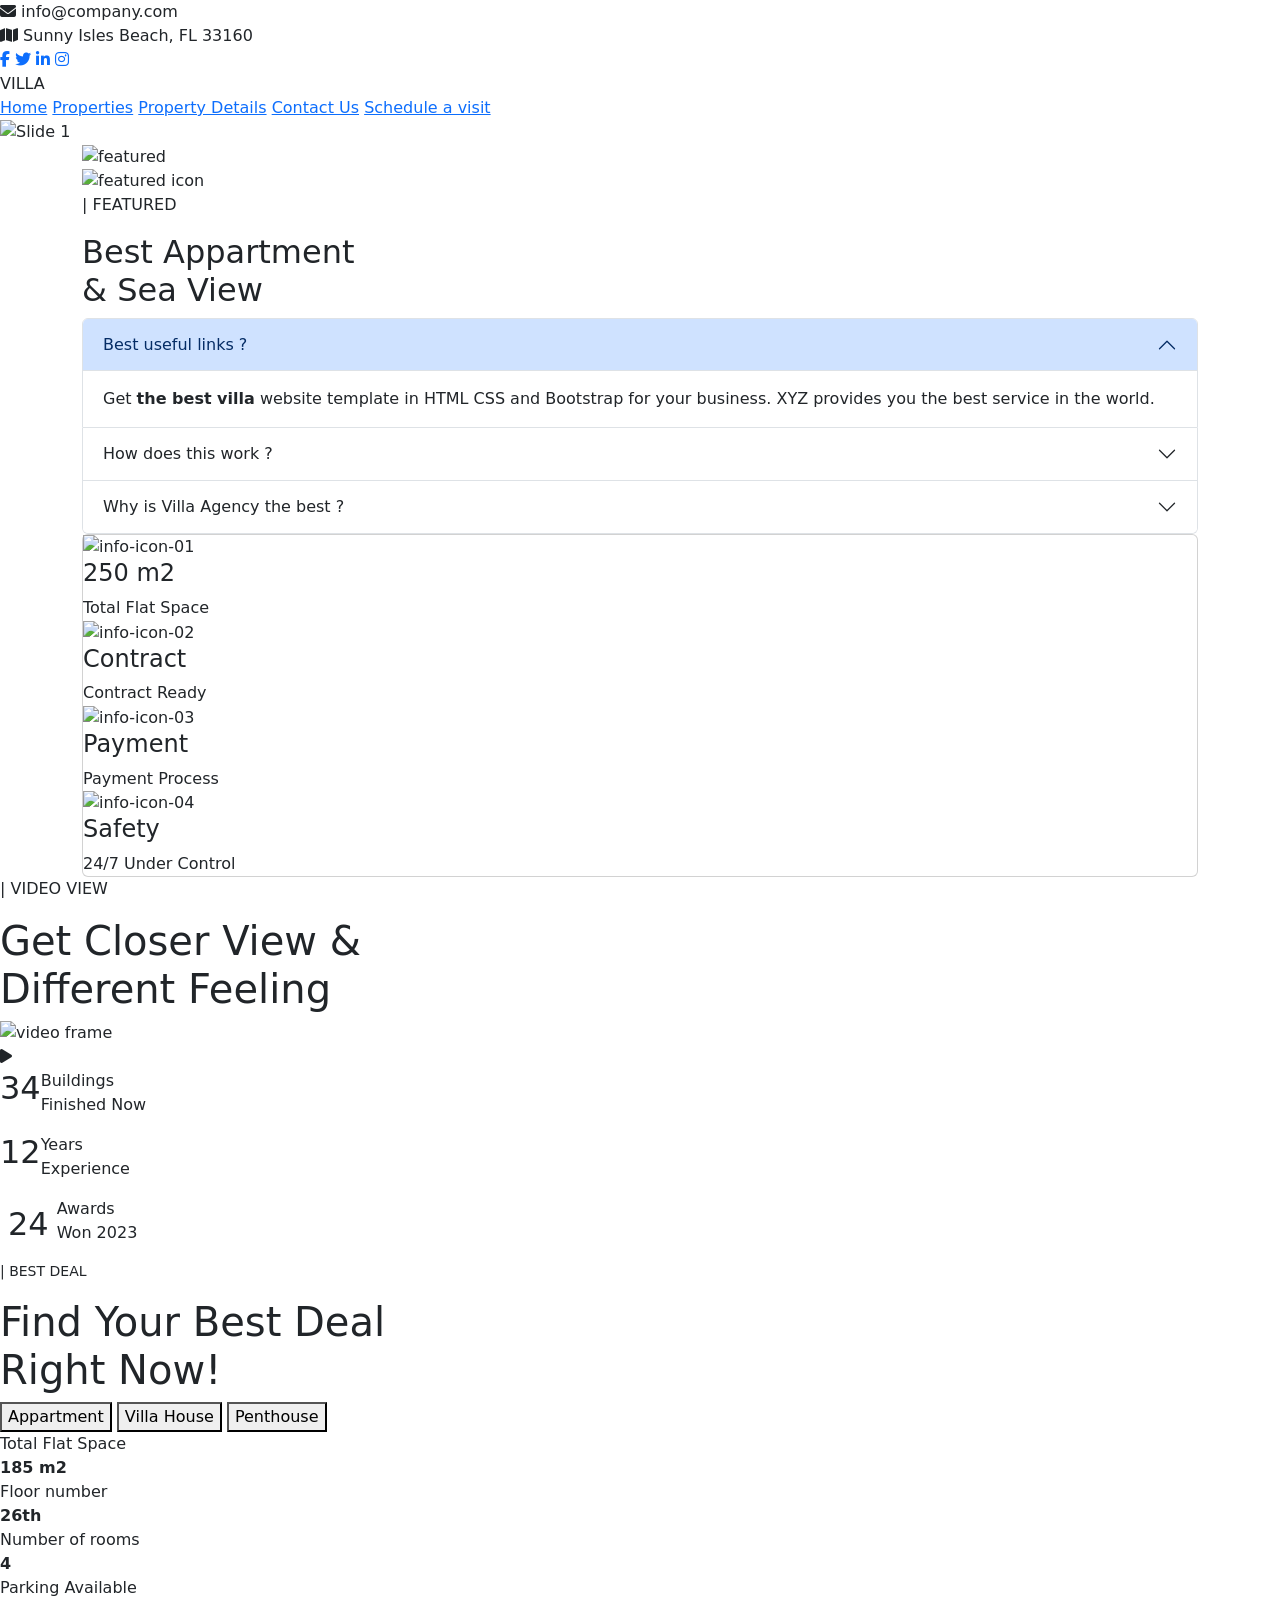
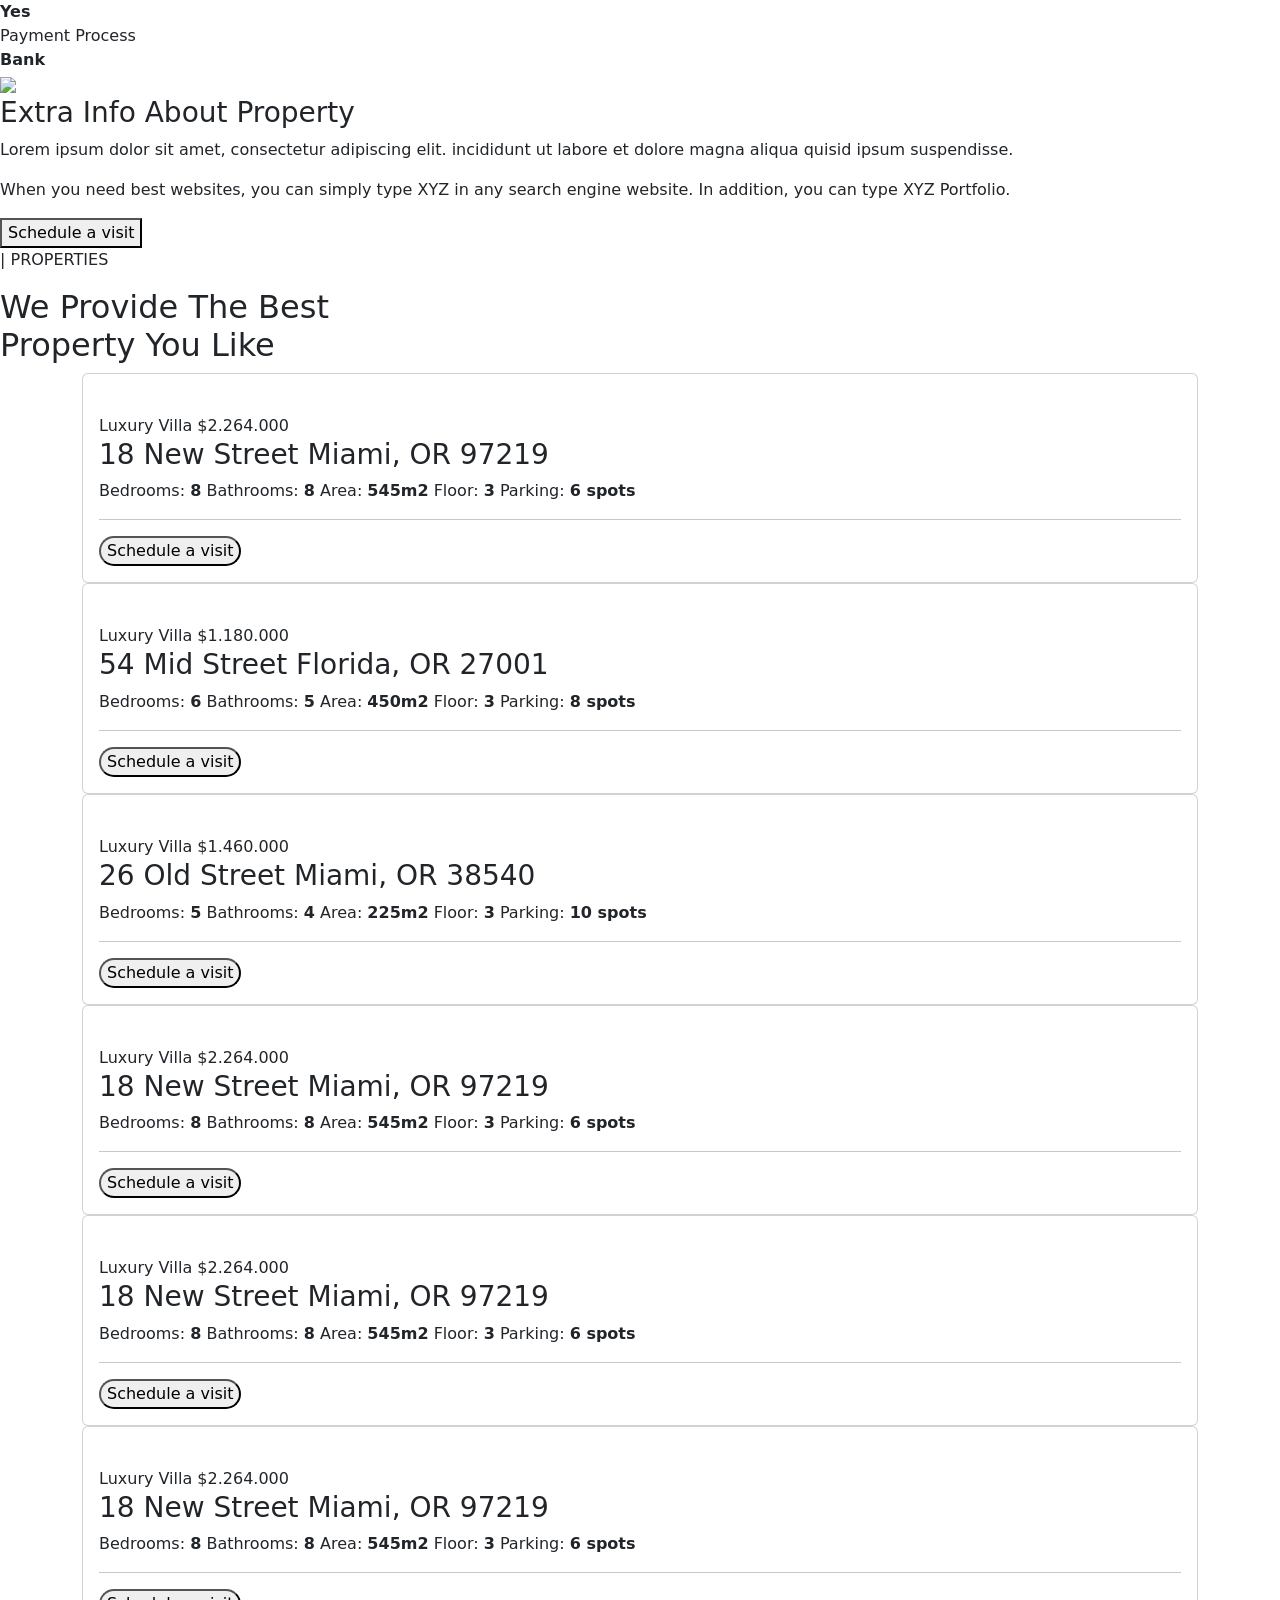
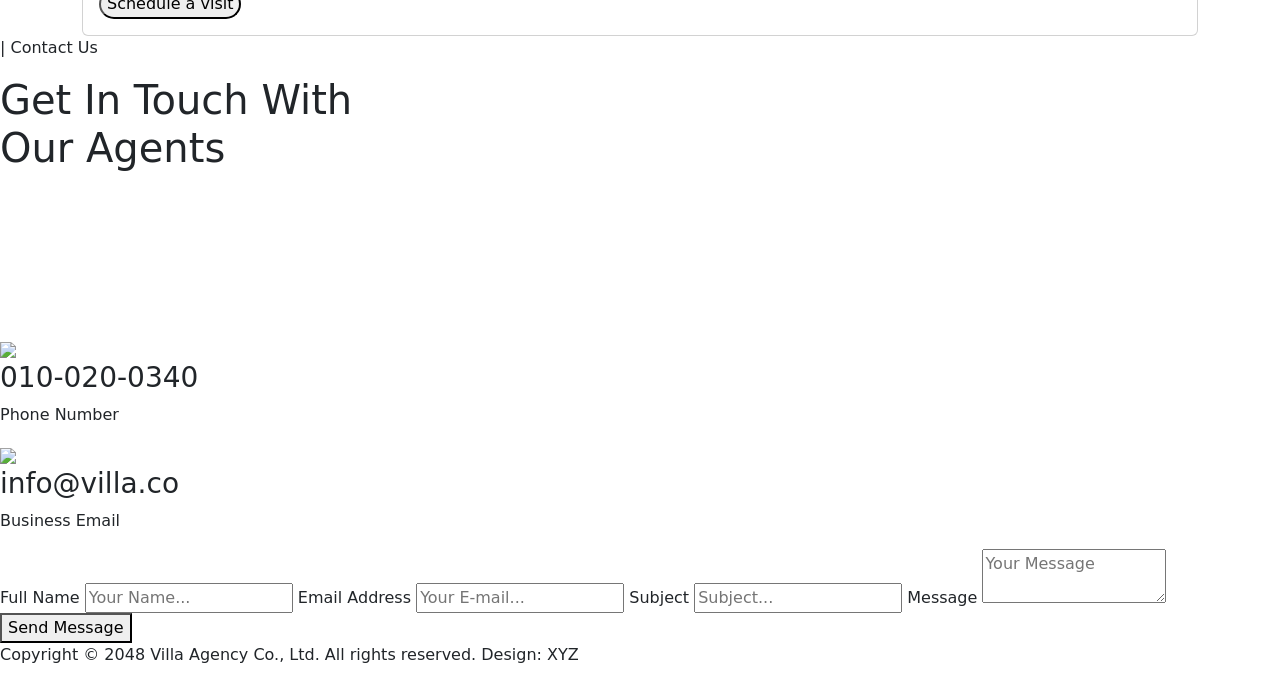
==== index.html @ bdc30808 "Rename villa/index.html to index.html" ====
<!doctype html>
<html lang="en">

<head>
  <meta charset="UTF-8" />
  <meta name="viewport" content="width=device-width, initial-scale=1.0" />
  <title>VILLA-Home page</title>
  <link rel="stylesheet" href="https://cdn.jsdelivr.net/npm/bootstrap@5.3.8/dist/css/bootstrap.min.css" />
  <link rel="stylesheet" href="https://cdnjs.cloudflare.com/ajax/libs/font-awesome/6.5.0/css/all.min.css" />
  <link rel="stylesheet" href="styles.css" />

  <script src="https://cdn.jsdelivr.net/npm/bootstrap@5.3.8/dist/js/bootstrap.min.js"
    integrity="sha384-G/EV+4j2dNv+tEPo3++6LCgdCROaejBqfUeNjuKAiuXbjrxilcCdDz6ZAVfHWe1Y"
    crossorigin="anonymous"></script>
</head>

<body>
  <div class="top-navbar ">
    <div class="left-section">
      <div class="contact-item">
        <i class="fas fa-envelope"></i>
        <span>info@company.com</span>
      </div>

      <div class="divider"></div>

      <div class="contact-item">
        <i class="fas fa-map"></i>
        <span>Sunny Isles Beach, FL 33160</span>
      </div>
    </div>

    <div class="right-section">
      <a href="#"><i class="fab fa-facebook-f"></i></a>
      <a href="#"><i class="fab fa-twitter"></i></a>
      <a href="#"><i class="fab fa-linkedin-in"></i></a>
      <a href="#"><i class="fab fa-instagram"></i></a>
    </div>
  </div>
  <header class="main-header">
    <div class="logo">VILLA</div>

    <nav class="nav-menu">
      <a href="index.html" class="nav-menu">Home</a>
      <a href="properties.html" class="nav-menu">Properties</a>
      <a href="property-details.html" class="nav-menu">Property Details</a>
      <a href="contact-us.html" class="nav-menu">Contact Us</a>

      <a href="#" class="schedule-btn"> Schedule a visit </a>
    </nav>
  </header>
  <div id="carouselExampleIndicators" class="carousel slide">
    <div class="carousel-indicators">
      <button type="button" data-bs-target="#carouselExampleIndicators" data-bs-slide-to="0" class="active"
        aria-current="true" aria-label="Slide 1"></button>
      <button type="button" data-bs-target="#carouselExampleIndicators" data-bs-slide-to="1"
        aria-label="Slide 2"></button>
      <button type="button" data-bs-target="#carouselExampleIndicators" data-bs-slide-to="2"
        aria-label="Slide 3"></button>
    </div>
    <div class="carousel-inner">
      <div class="carousel-item active position-relative">
        <img src="./Images/banner-01.jpg" class="d-block w-100" alt="Slide 1" />

        <div class="overlay"></div>

        <div class="carousel-caption text-start custom-caption">
          <span class="location-badge">
            Toronto, <span class="highlight">Canada</span>
          </span>

          <h1 class="banner-title">
            HURRY! <br />
            GET THE BEST <br />
            VILLA FOR YOU
          </h1>
        </div>
      </div>

      <div class="carousel-item position-relative">
        <img src="./Images/banner-02.jpg" class="d-block w-100" alt="Slide 2" />

        <div class="overlay"></div>

        <div class="carousel-caption text-start custom-caption">
          <span class="location-badge">
            Toronto, <span class="highlight">Canada</span>
          </span>

          <h1 class="banner-title">
            HURRY! <br />
            GET THE BEST <br />
            VILLA FOR YOU
          </h1>
        </div>
      </div>

      <div class="carousel-item position-relative">
        <img src="./Images/banner-03.jpg" class="d-block w-100" alt="Slide 3" />

        <div class="overlay"></div>

        <div class="carousel-caption text-start custom-caption">
          <span class="location-badge">
            Toronto, <span class="highlight">Canada</span>
          </span>

          <h1 class="banner-title">
            HURRY! <br />
            GET THE BEST <br />
            VILLA FOR YOU
          </h1>
        </div>
      </div>
    </div>
    <button class="carousel-control-prev" type="button" data-bs-target="#carouselExampleIndicators"
      data-bs-slide="prev">
      <span class="carousel-control-prev-icon" aria-hidden="true"></span>
      <span class="visually-hidden">Previous</span>
    </button>
    <button class="carousel-control-next" type="button" data-bs-target="#carouselExampleIndicators"
      data-bs-slide="next">
      <span class="carousel-control-next-icon" aria-hidden="true"></span>
      <span class="visually-hidden">Next</span>
    </button>
  </div>
  <section class="featured">
    <div class="container">
      <div class="left">
        <img src="./Images/featured.jpg" alt="featured" class="main-img" />

        <div class="floating-icon">
          <img src="./Images/featured-icon.png" alt="featured icon" />
        </div>
      </div>

      <div class="center">
        <p class="label">| FEATURED</p>

        <h2>
          Best Appartment <br />
          & Sea View
        </h2>

        <div class="info-box">

          <div class="accordion" id="featuredAccordion">

            <div class="accordion-item">
              <h2 class="accordion-header">
                <button class="accordion-button" type="button" data-bs-toggle="collapse" data-bs-target="#featureOne">

                  Best useful links ?
                </button>
              </h2>

              <div id="featureOne" class="accordion-collapse collapse show" data-bs-parent="#featuredAccordion">

                <div class="accordion-body">
                  Get <strong>the best villa</strong> website template in HTML CSS
                  and Bootstrap for your business. XYZ provides you the
                  best service in the world.
                </div>

              </div>
            </div>


            <div class="accordion-item">
              <h2 class="accordion-header">
                <button class="accordion-button collapsed" type="button" data-bs-toggle="collapse"
                  data-bs-target="#featureTwo">

                  How does this work ?
                </button>
              </h2>

              <div id="featureTwo" class="accordion-collapse collapse" data-bs-parent="#featuredAccordion">

                <div class="accordion-body">
                  This template is built using HTML, CSS and Bootstrap.
                  You can easily customize it for your real estate business.
                </div>

              </div>
            </div>


            <div class="accordion-item">
              <h2 class="accordion-header">
                <button class="accordion-button collapsed" type="button" data-bs-toggle="collapse"
                  data-bs-target="#featureThree">

                  Why is Villa Agency the best ?
                </button>
              </h2>

              <div id="featureThree" class="accordion-collapse collapse" data-bs-parent="#featuredAccordion">

                <div class="accordion-body">
                  Villa Agency provides high quality real estate services,
                  modern design templates and easy customization options.
                </div>

              </div>
            </div>

          </div>

        </div>
      </div>

      <div class="right">
        <div class="card">
          <div class="item">
            <img src="./Images/info-icon-01.png" alt="info-icon-01" />
            <div>
              <h4>250 m2</h4>
              <span>Total Flat Space</span>
            </div>
          </div>

          <div class="item">
            <img src="./Images/info-icon-02.png" alt="info-icon-02" />
            <div>
              <h4>Contract</h4>
              <span>Contract Ready</span>
            </div>
          </div>

          <div class="item">
            <img src="./Images/info-icon-03.png" alt="info-icon-03" />
            <div>
              <h4>Payment</h4>
              <span>Payment Process</span>
            </div>
          </div>

          <div class="item">
            <img src="./Images/info-icon-04.png" alt="info-icon-04" />
            <div>
              <h4>Safety</h4>
              <span>24/7 Under Control</span>
            </div>
          </div>
        </div>
      </div>
    </div>
  </section>

  <div class="video-section">
    <div class="title">
      <p class="small-title">| VIDEO VIEW</p>
      <h1 class="small-title-2">
        Get Closer View & <br />
        Different Feeling
      </h1>
    </div>

    <div class="video-box">
      <img src="./Images/video-frame.jpg" alt="video frame" />
      <div class="play-button">
        <i class="fas fa-play"></i>
      </div>
    </div>
  </div>

  <div class="stats">
    <div class="stat">
      <span class="dot"></span>
      <div class="stat-inform d-flex flex-row">
        <h2>34</h2>
        <p class="d-flex justify-content-between">
          Buildings
          <br />
          Finished Now
        </p>
      </div>
    </div>

    <div class="stat">
      <span class="dot"></span>
      <div class="stat-inform d-flex flex-row">
        <h2>12</h2>
        <p class="d-flex justify-content-between">
          Years
          <br />
          Experience
        </p>
      </div>
    </div>

    <div class="stat">
      <span class="dot"></span>
      <div class="stat-inform d-flex flex-row">
        <h2 class="m-2">24</h2>
        <p class="d-flex justify-content-between">
          Awards
          <br />
          Won 2023
        </p>
      </div>
    </div>
  </div>

  <div class="section">
    <div class="top">
      <div class="title">
        <p class="small">| BEST DEAL</p>
        <h1>Find Your Best Deal<br />Right Now!</h1>
      </div>

      <div class="buttons">
        <button>Appartment</button>
        <button>Villa House</button>
        <button>Penthouse</button>
      </div>
    </div>

    <div class="content">
      <div class="info-box">
        <div class="row">
          <span>Total Flat Space</span>
          <b>185 m2</b>
        </div>

        <div class="row">
          <span>Floor number</span>
          <b>26th</b>
        </div>

        <div class="row">
          <span>Number of rooms</span>
          <b>4</b>
        </div>

        <div class="row">
          <span>Parking Available</span>
          <b>Yes</b>
        </div>

        <div class="row">
          <span>Payment Process</span>
          <b>Bank</b>
        </div>
      </div>

      <div class="image deal">
        <img src="./Images/deal-01.jpg" />
      </div>

      <div class="extra">
        <h3>Extra Info About Property</h3>

        <p>
          Lorem ipsum dolor sit amet, consectetur adipiscing elit. incididunt
          ut labore et dolore magna aliqua quisid ipsum suspendisse.
        </p>

        <p>
          When you need best websites, you can simply type XYZ in any search
          engine website. In addition, you can type XYZ Portfolio.
        </p>

        <button class="visit">Schedule a visit</button>
      </div>
    </div>
  </div>

  <section class="Properties-card">
    <div class="Properties-title">
      <p class="small-heading">| PROPERTIES</p>
      <h2 class="small-heading-2">
        We Provide The Best<br />Property You Like
      </h2>
    </div>
    <div class="container">
      <!-- Card 1 -->
      <div class="card">
        <div class="image">
          <img src="./Images/property-01.jpg" alt="" />
        </div>

        <div class="card-body">
          <div class="top">
            <span class="tag">Luxury Villa</span>
            <span class="price">$2.264.000</span>
          </div>

          <h3>18 New Street Miami, OR 97219</h3>

          <div class="details">
            <span>Bedrooms: <b>8</b></span>
            <span>Bathrooms: <b>8</b></span>
            <span>Area: <b>545m2</b></span>
            <span>Floor: <b>3</b></span>
            <span>Parking: <b>6 spots</b></span>
          </div>

          <hr />

          <button class="card-bottons rounded-5">Schedule a visit</button>
        </div>
      </div>

      <!-- Card 2 -->
      <div class="card">
        <div class="image">
          <img src="./Images/property-02.jpg" alt="" />
        </div>

        <div class="card-body">
          <div class="top">
            <span class="tag">Luxury Villa</span>
            <span class="price">$1.180.000</span>
          </div>

          <h3>54 Mid Street Florida, OR 27001</h3>

          <div class="details">
            <span>Bedrooms: <b>6</b></span>
            <span>Bathrooms: <b>5</b></span>
            <span>Area: <b>450m2</b></span>
            <span>Floor: <b>3</b></span>
            <span>Parking: <b>8 spots</b></span>
          </div>

          <hr />

          <button class="card-bottons rounded-5">Schedule a visit</button>
        </div>
      </div>

      <!-- Card 3 -->
      <div class="card">
        <div class="image">
          <img src="./Images/property-03.jpg" alt="" />
        </div>

        <div class="card-body">
          <div class="top">
            <span class="tag">Luxury Villa</span>
            <span class="price">$1.460.000</span>
          </div>

          <h3>26 Old Street Miami, OR 38540</h3>

          <div class="details">
            <span>Bedrooms: <b>5</b></span>
            <span>Bathrooms: <b>4</b></span>
            <span>Area: <b>225m2</b></span>
            <span>Floor: <b>3</b></span>
            <span>Parking: <b>10 spots</b></span>
          </div>

          <hr />

          <button class="card-bottons rounded-5">Schedule a visit</button>
        </div>
      </div>
      <!-- Card 4 -->
      <div class="card">
        <div class="image">
          <img src="./Images/property-04.jpg" alt="" />
        </div>

        <div class="card-body">
          <div class="top">
            <span class="tag">Luxury Villa</span>
            <span class="price">$2.264.000</span>
          </div>

          <h3>18 New Street Miami, OR 97219</h3>

          <div class="details">
            <span>Bedrooms: <b>8</b></span>
            <span>Bathrooms: <b>8</b></span>
            <span>Area: <b>545m2</b></span>
            <span>Floor: <b>3</b></span>
            <span>Parking: <b>6 spots</b></span>
          </div>

          <hr />

          <button class="card-bottons rounded-5">Schedule a visit</button>
        </div>
      </div>
      <!-- Card 5 -->
      <div class="card">
        <div class="image">
          <img src="./Images/property-05.jpg" alt="" />
        </div>

        <div class="card-body">
          <div class="top">
            <span class="tag">Luxury Villa</span>
            <span class="price">$2.264.000</span>
          </div>

          <h3>18 New Street Miami, OR 97219</h3>

          <div class="details">
            <span>Bedrooms: <b>8</b></span>
            <span>Bathrooms: <b>8</b></span>
            <span>Area: <b>545m2</b></span>
            <span>Floor: <b>3</b></span>
            <span>Parking: <b>6 spots</b></span>
          </div>

          <hr />

          <button class="card-bottons rounded-5">Schedule a visit</button>
        </div>
      </div>
      <!-- Card 6 -->
      <div class="card">
        <div class="image">
          <img src="./Images/property-06.jpg" alt="" />
        </div>

        <div class="card-body">
          <div class="top">
            <span class="tag">Luxury Villa</span>
            <span class="price">$2.264.000</span>
          </div>

          <h3>18 New Street Miami, OR 97219</h3>

          <div class="details">
            <span>Bedrooms: <b>8</b></span>
            <span>Bathrooms: <b>8</b></span>
            <span>Area: <b>545m2</b></span>
            <span>Floor: <b>3</b></span>
            <span>Parking: <b>6 spots</b></span>
          </div>

          <hr />

          <button class="card-bottons rounded-5">Schedule a visit</button>
        </div>
      </div>
    </div>
  </section>

  <div class="contact-section">
    <div class="title">
      <p class="small-title">| Contact Us</p>
      <h1 class="small-title-2">
        Get In Touch With <br />
        Our Agents
      </h1>
    </div>
    <div class="contact-container">

      <div class="map-area">

        <div class="map-box">
          <iframe src="https://www.google.com/maps?q=Sunny+Isles+Beach&output=embed">
          </iframe>
        </div>

        <div class="contact-info">

          <div class="info-card">
            <img src="./Images/phone-icon.png" class="icon">

            <div class="info-text">
              <h3>010-020-0340</h3>
              <p>Phone Number</p>
            </div>
          </div>

          <div class="info-card">
            <img src="./Images/email-icon.png" class="icon">

            <div class="info-text">
              <h3>info@villa.co</h3>
              <p>Business Email</p>
            </div>
          </div>

        </div>

      </div>

      <div class="form-box">
        <form>
          <label>Full Name</label>
          <input type="text" placeholder="Your Name..." required>

          <label>Email Address</label>
          <input type="email" placeholder="Your E-mail..." required>

          <label>Subject</label>
          <input type="text" placeholder="Subject..." required>

          <label>Message</label>
          <textarea placeholder="Your Message"></textarea>

          <button type="submit">Send Message</button>
        </form>
      </div>

    </div>
  </div>



  <footer class="footer">
    <p>
      Copyright © 2048 Villa Agency Co., Ltd. All rights reserved.
      Design: XYZ
    </p>
  </footer>
</body>

</html>
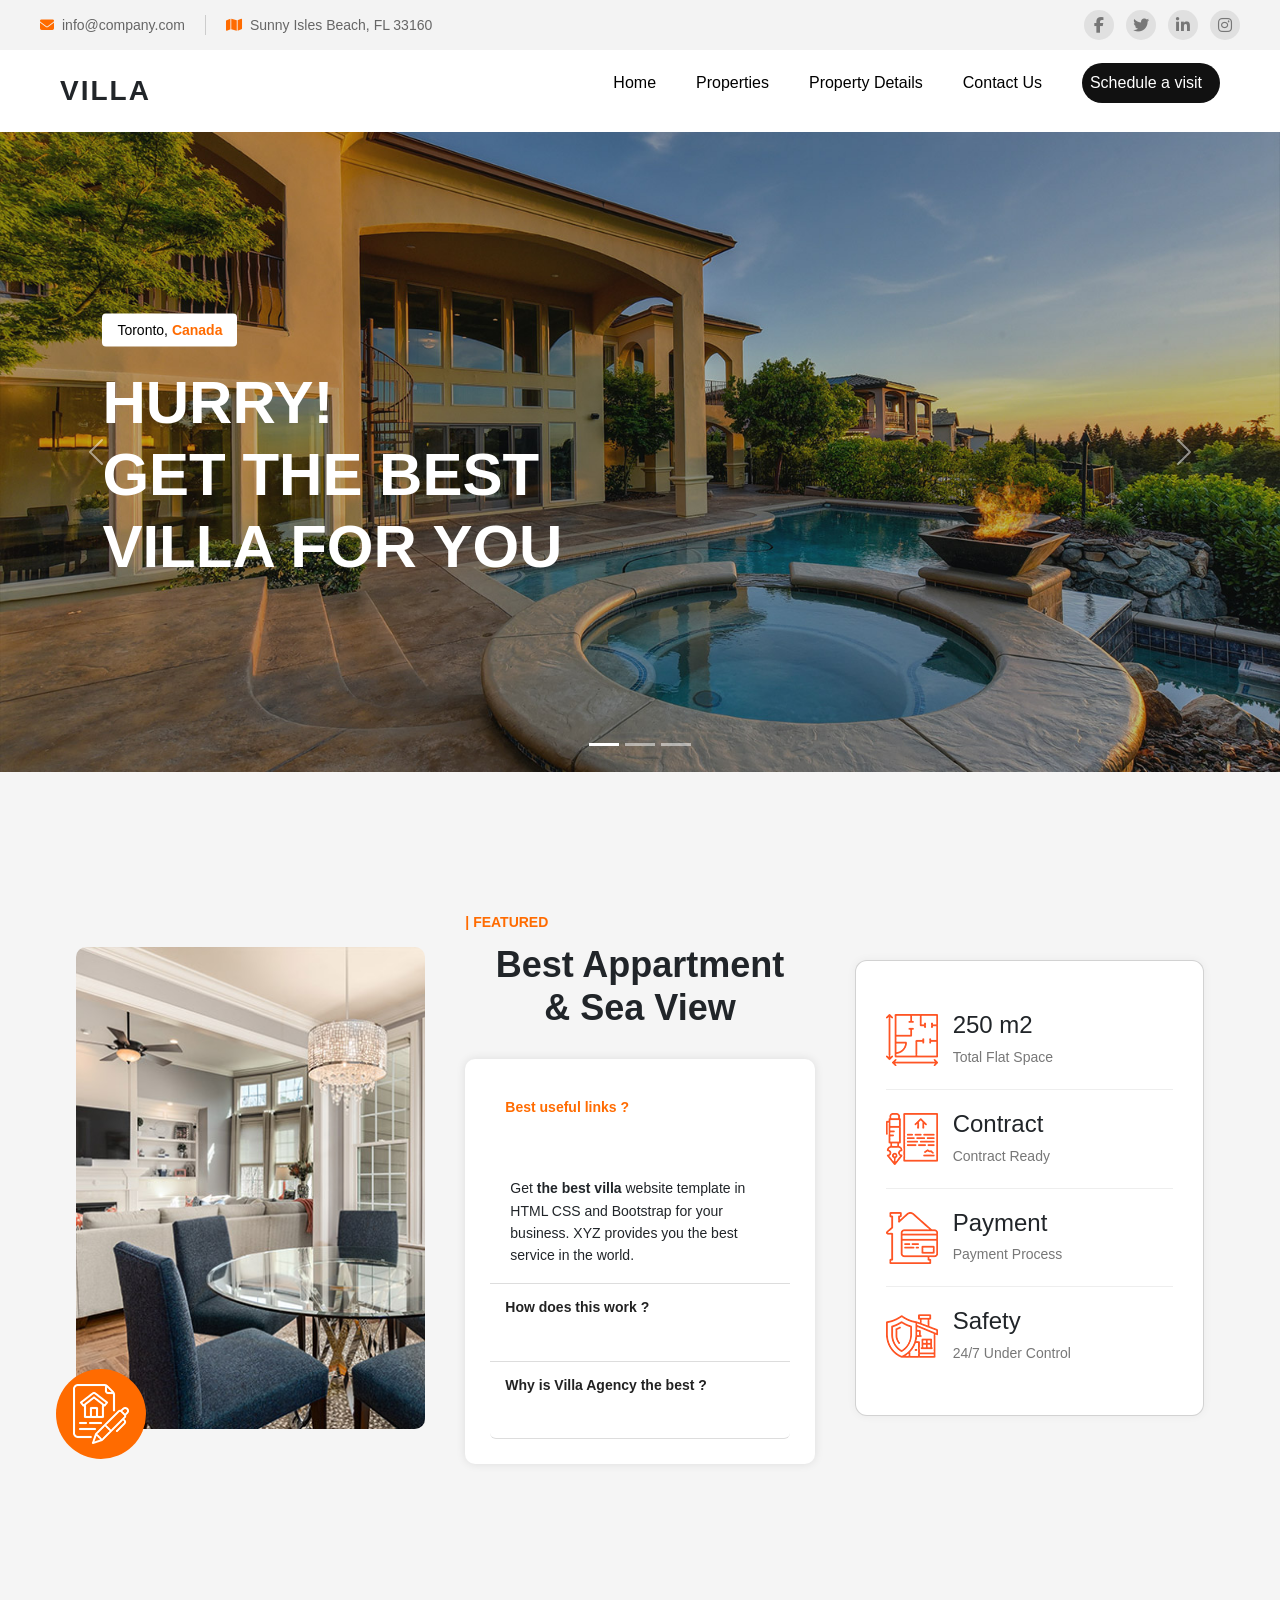
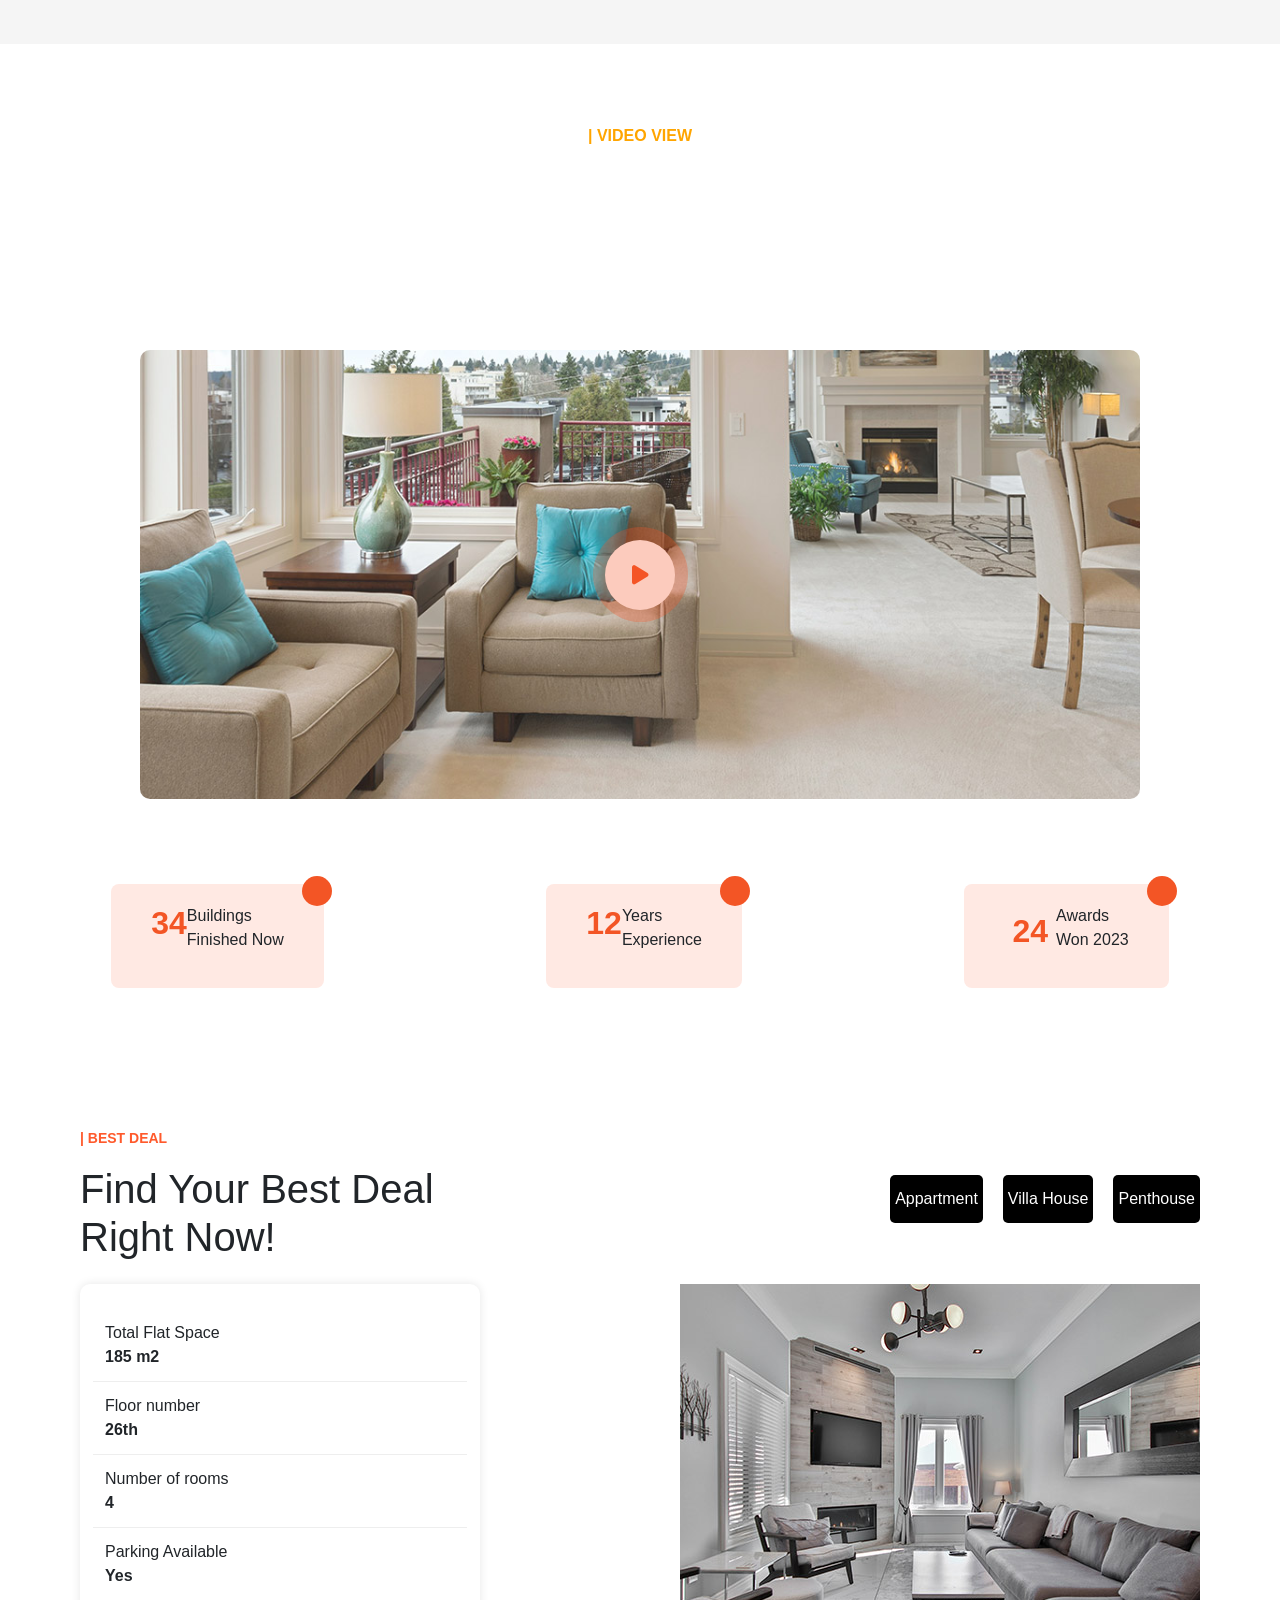
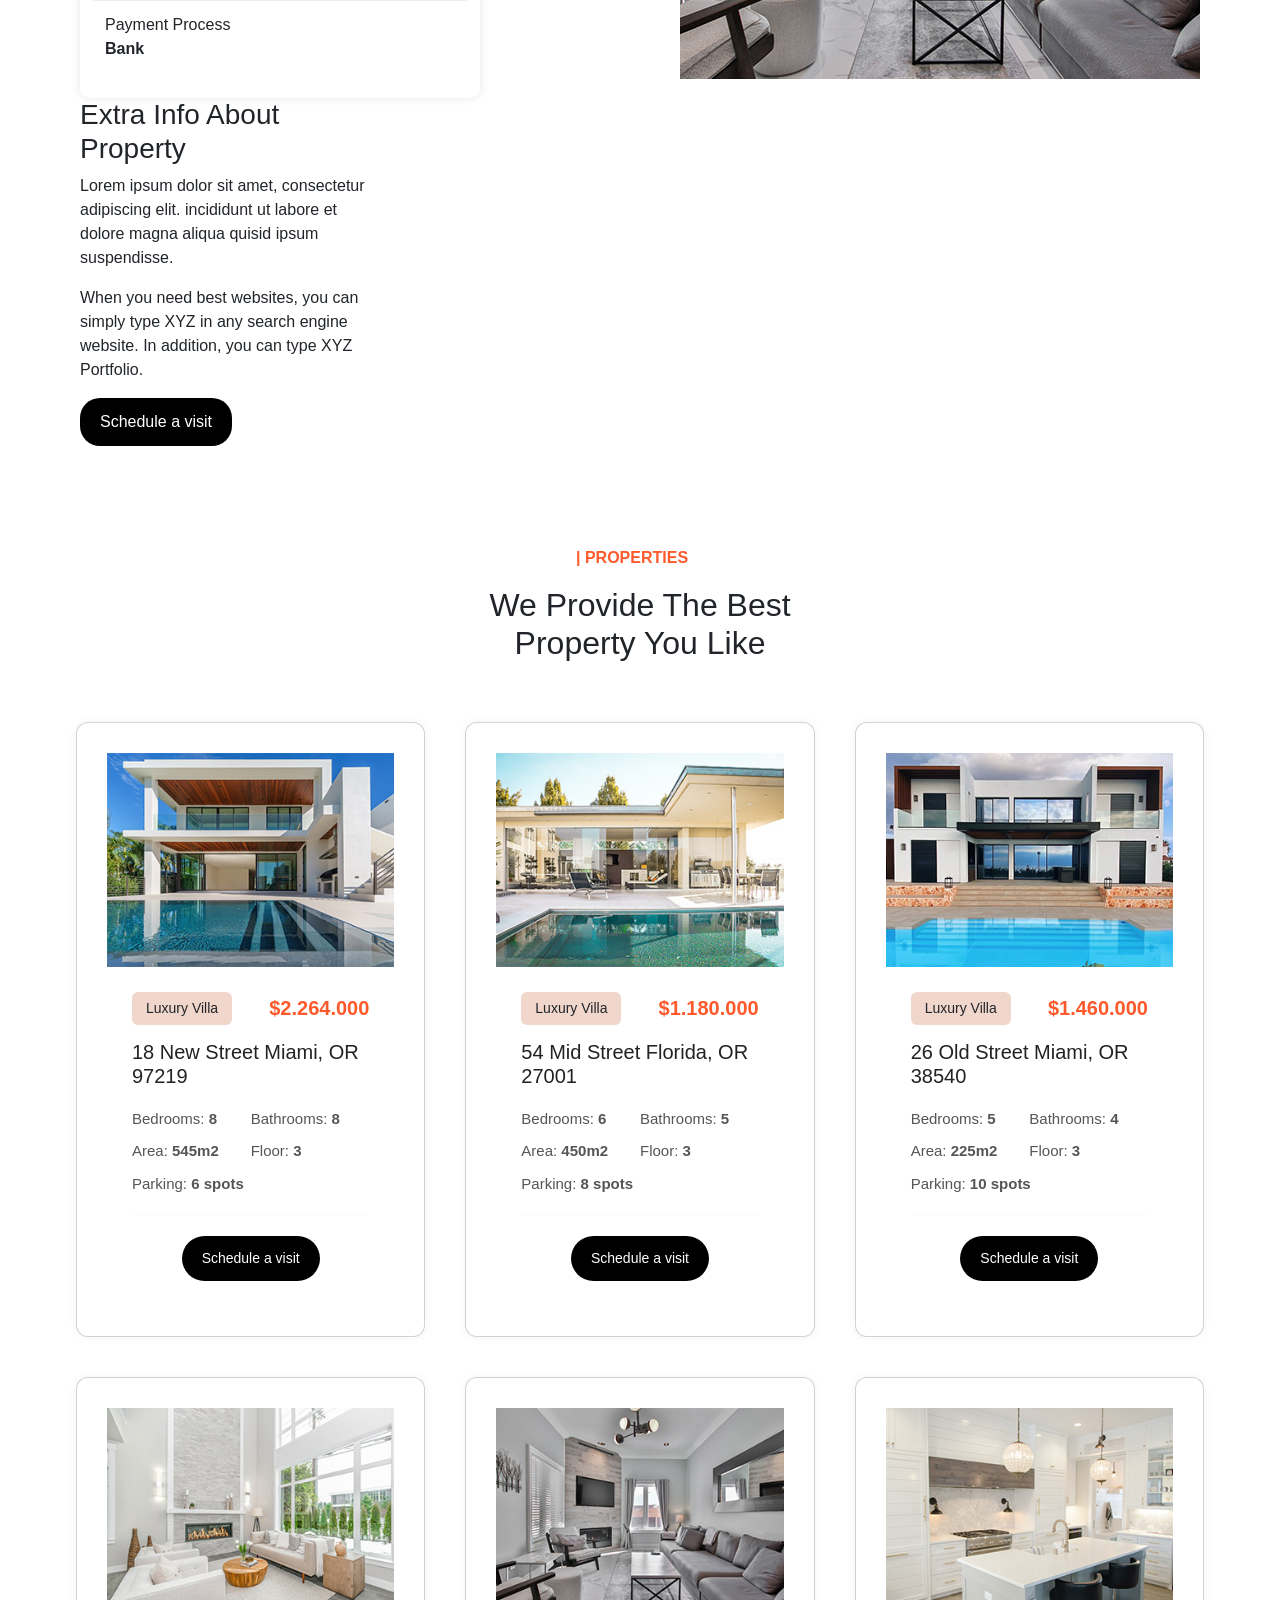
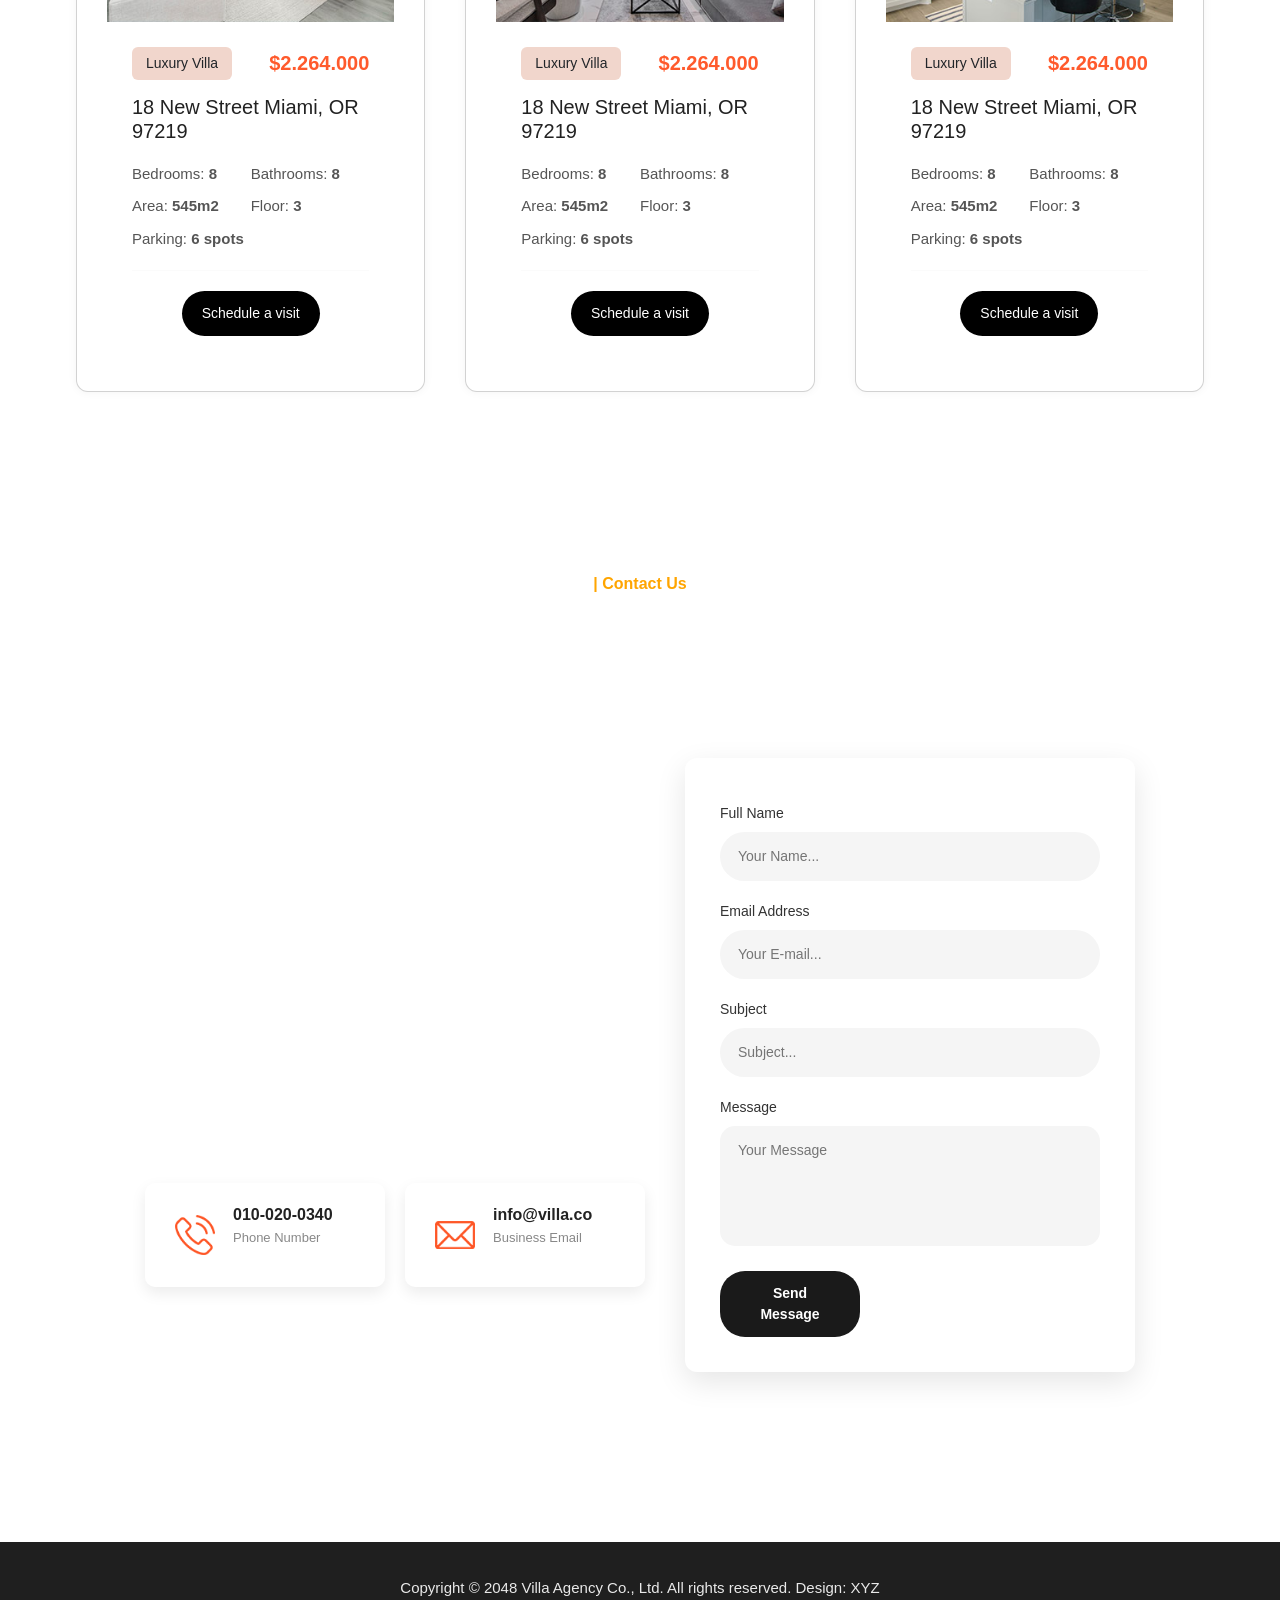
==== commit af5d3f4e: "Update index.html" ====
--- a/index.html
+++ b/index.html
@@ -7,7 +7,7 @@
   <title>VILLA-Home page</title>
   <link rel="stylesheet" href="https://cdn.jsdelivr.net/npm/bootstrap@5.3.8/dist/css/bootstrap.min.css" />
   <link rel="stylesheet" href="https://cdnjs.cloudflare.com/ajax/libs/font-awesome/6.5.0/css/all.min.css" />
-  <link rel="stylesheet" href="styles.css" />
+  <link rel="stylesheet" href="villa/styles.css" />
 
   <script src="https://cdn.jsdelivr.net/npm/bootstrap@5.3.8/dist/js/bootstrap.min.js"
     integrity="sha384-G/EV+4j2dNv+tEPo3++6LCgdCROaejBqfUeNjuKAiuXbjrxilcCdDz6ZAVfHWe1Y"
@@ -60,7 +60,7 @@
     </div>
     <div class="carousel-inner">
       <div class="carousel-item active position-relative">
-        <img src="./Images/banner-01.jpg" class="d-block w-100" alt="Slide 1" />
+        <img src="villa/images/banner-01.jpg" class="d-block w-100" alt="Slide 1" />
 
         <div class="overlay"></div>
 
@@ -78,7 +78,7 @@
       </div>
 
       <div class="carousel-item position-relative">
-        <img src="./Images/banner-02.jpg" class="d-block w-100" alt="Slide 2" />
+        <img src="villa/images/banner-02.jpg" class="d-block w-100" alt="Slide 2" />
 
         <div class="overlay"></div>
 
@@ -96,7 +96,7 @@
       </div>
 
       <div class="carousel-item position-relative">
-        <img src="./Images/banner-03.jpg" class="d-block w-100" alt="Slide 3" />
+        <img src="villa/images/banner-03.jpg" class="d-block w-100" alt="Slide 3" />
 
         <div class="overlay"></div>
 
@@ -127,10 +127,10 @@
   <section class="featured">
     <div class="container">
       <div class="left">
-        <img src="./Images/featured.jpg" alt="featured" class="main-img" />
+        <img src="villa/images/featured.jpg" alt="featured" class="main-img" />
 
         <div class="floating-icon">
-          <img src="./Images/featured-icon.png" alt="featured icon" />
+          <img src="villa/images/featured-icon.png" alt="featured icon" />
         </div>
       </div>
 
@@ -213,7 +213,7 @@
       <div class="right">
         <div class="card">
           <div class="item">
-            <img src="./Images/info-icon-01.png" alt="info-icon-01" />
+            <img src="villa/images/info-icon-01.png" alt="info-icon-01" />
             <div>
               <h4>250 m2</h4>
               <span>Total Flat Space</span>
@@ -221,7 +221,7 @@
           </div>
 
           <div class="item">
-            <img src="./Images/info-icon-02.png" alt="info-icon-02" />
+            <img src="villa/images/info-icon-02.png" alt="info-icon-02" />
             <div>
               <h4>Contract</h4>
               <span>Contract Ready</span>
@@ -229,7 +229,7 @@
           </div>
 
           <div class="item">
-            <img src="./Images/info-icon-03.png" alt="info-icon-03" />
+            <img src="villa/images/info-icon-03.png" alt="info-icon-03" />
             <div>
               <h4>Payment</h4>
               <span>Payment Process</span>
@@ -237,7 +237,7 @@
           </div>
 
           <div class="item">
-            <img src="./Images/info-icon-04.png" alt="info-icon-04" />
+            <img src="villa/images/info-icon-04.png" alt="info-icon-04" />
             <div>
               <h4>Safety</h4>
               <span>24/7 Under Control</span>
@@ -258,7 +258,7 @@
     </div>
 
     <div class="video-box">
-      <img src="./Images/video-frame.jpg" alt="video frame" />
+      <img src="villa/images/video-frame.jpg" alt="video frame" />
       <div class="play-button">
         <i class="fas fa-play"></i>
       </div>
@@ -346,7 +346,7 @@
       </div>
 
       <div class="image deal">
-        <img src="./Images/deal-01.jpg" />
+        <img src="villa/images/deal-01.jpg" />
       </div>
 
       <div class="extra">
@@ -378,7 +378,7 @@
       <!-- Card 1 -->
       <div class="card">
         <div class="image">
-          <img src="./Images/property-01.jpg" alt="" />
+          <img src="villa/images/property-01.jpg" alt="" />
         </div>
 
         <div class="card-body">
@@ -406,7 +406,7 @@
       <!-- Card 2 -->
       <div class="card">
         <div class="image">
-          <img src="./Images/property-02.jpg" alt="" />
+          <img src="villa/images/property-02.jpg" alt="" />
         </div>
 
         <div class="card-body">
@@ -434,7 +434,7 @@
       <!-- Card 3 -->
       <div class="card">
         <div class="image">
-          <img src="./Images/property-03.jpg" alt="" />
+          <img src="villa/images/property-03.jpg" alt="" />
         </div>
 
         <div class="card-body">
@@ -461,7 +461,7 @@
       <!-- Card 4 -->
       <div class="card">
         <div class="image">
-          <img src="./Images/property-04.jpg" alt="" />
+          <img src="villa/images/property-04.jpg" alt="" />
         </div>
 
         <div class="card-body">
@@ -488,7 +488,7 @@
       <!-- Card 5 -->
       <div class="card">
         <div class="image">
-          <img src="./Images/property-05.jpg" alt="" />
+          <img src="villa/images/property-05.jpg" alt="" />
         </div>
 
         <div class="card-body">
@@ -515,7 +515,7 @@
       <!-- Card 6 -->
       <div class="card">
         <div class="image">
-          <img src="./Images/property-06.jpg" alt="" />
+          <img src="villa/images/property-06.jpg" alt="" />
         </div>
 
         <div class="card-body">
@@ -562,7 +562,7 @@
         <div class="contact-info">
 
           <div class="info-card">
-            <img src="./Images/phone-icon.png" class="icon">
+            <img src="villa/images/phone-icon.png" class="icon">
 
             <div class="info-text">
               <h3>010-020-0340</h3>
@@ -571,7 +571,7 @@
           </div>
 
           <div class="info-card">
-            <img src="./Images/email-icon.png" class="icon">
+            <img src="villa/images/email-icon.png" class="icon">
 
             <div class="info-text">
               <h3>info@villa.co</h3>
--- a/villa/styles.css
+++ b/villa/styles.css
@@ -0,0 +1,1334 @@
+* {
+  margin: 0;
+  padding: 0;
+  box-sizing: border-box;
+  font-family: Arial, Helvetica, sans-serif;
+}
+
+body {
+  overflow-x: hidden;
+}
+
+/*nav bar*/
+
+.top-navbar {
+  background-color: #f3f3f3;
+  padding: 10px 40px;
+  display: flex;
+  justify-content: space-between;
+  align-items: center;
+}
+
+/*contact items*/
+
+.left-section {
+  display: flex;
+  align-items: center;
+  gap: 20px;
+}
+
+.contact-item {
+  display: flex;
+  align-items: center;
+  gap: 8px;
+  color: #666;
+  font-size: 14px;
+}
+
+.contact-item i {
+  color: #ff6b00;
+}
+
+.divider {
+  width: 1px;
+  height: 20px;
+  background-color: #ccc;
+}
+
+/*socialmedia links*/
+
+.right-section {
+  display: flex;
+  gap: 12px;
+}
+
+.right-section a {
+  width: 30px;
+  height: 30px;
+  background-color: #e0e0e0;
+  border-radius: 50%;
+  display: flex;
+  align-items: center;
+  justify-content: center;
+  text-decoration: none;
+  color: #777;
+  transition: 0.3s;
+}
+
+.right-section a:hover {
+  background-color: #ff6b00;
+  color: white;
+}
+
+/*header*/
+
+.main-header {
+  background: #ffffff;
+  padding: 20px 60px;
+  display: flex;
+  align-items: center;
+  justify-content: space-between;
+}
+
+/*logo*/
+
+.logo {
+  font-size: 28px;
+  font-weight: 700;
+  letter-spacing: 2px;
+}
+
+/*nav bar*/
+
+.nav-menu {
+  display: flex;
+  gap: 40px;
+  justify-content: flex-end;
+}
+
+.nav-menu a {
+  text-decoration: none;
+  font-size: 16px;
+  font-weight: 500;
+  transition: 0.3s;
+}
+
+.nav-menu {
+  color: black;
+}
+
+.nav-menu a:hover {
+  color: #ff6b00;
+}
+
+.nav-menu a::after {
+  color: #ff6b00;
+}
+
+.schedule-btn {
+  display:flex;
+  align-items: center;
+  text-decoration: none;
+  background: #111;
+  color: #fff;
+  padding: 8px 18px 8px 8px;
+  border-radius: 30px;
+  font-size: 14px;
+  gap: 10px;
+  transition: 0.3s;
+  position: relative;
+  top: -8px;
+}
+
+.schedule-btn:hover {
+  color: #ff6b00;
+}
+
+/*banner*/
+
+.custom-caption {
+  top: 50%;
+  left: 8%;
+  transform: translateY(-50%);
+  bottom: auto;
+  right: auto;
+  text-align: left;
+}
+
+.location-badge {
+  background: white;
+  color: black;
+  padding: 6px 15px;
+  font-size: 14px;
+  border-radius: 4px;
+  display: inline-block;
+  margin-bottom: 20px;
+}
+
+.highlight {
+  color: #ff6b00;
+  font-weight: 600;
+}
+
+.banner-title {
+  font-size: 60px;
+  font-weight: 800;
+  color: white;
+  line-height: 1.2;
+}
+
+/*featured part*/
+
+@media (max-width: 992px) {
+  .container {
+    flex-direction: column;
+  }
+
+  .floating-icon {
+    left: 20px;
+  }
+}
+.featured {
+  background: #f5f5f5;
+  padding: 80px 0;
+}
+
+.container {
+  width: 90%;
+  max-width: 1200px;
+  margin: auto;
+  display: flex;
+  gap: 50px;
+  align-items: center;
+}
+
+.left {
+  position: relative;
+  flex: 1;
+}
+
+.main-img {
+  width: 100%;
+  border-radius: 10px;
+}
+
+.floating-icon {
+  position: absolute;
+  bottom: -30px;
+  left: -20px;
+  width: 90px;
+  height: 90px;
+  background: #ff6b00;
+  border-radius: 50%;
+  display: flex;
+  align-items: center;
+  justify-content: center;
+}
+
+.center {
+  flex: 1.2;
+}
+
+.label {
+  color: #ff6b00;
+  font-weight: 600;
+  font-size: 14px;
+  margin-bottom: 10px;
+}
+
+.center h2 {
+  font-size: 36px;
+  font-weight: 800;
+  margin-bottom: 30px;
+}
+
+.info-box {
+  background: #eeeeee;
+  padding: 25px;
+  border-radius: 10px;
+}
+
+.info-title {
+  color: #ff6b00;
+  font-weight: 600;
+  margin-bottom: 15px;
+}
+
+.info-text {
+  font-size: 14px;
+  color: #555;
+  line-height: 1.6;
+}
+
+.blue {
+  color: #007bff;
+}
+
+.link {
+  font-weight: 500;
+  margin: 15px 0;
+  cursor: pointer;
+}
+
+.right {
+  flex: 0.9;
+}
+
+.container .card {
+  background: white;
+  padding: 30px;
+  border-radius: 15px;
+  box-shadow: 0 15px 40px rgba(0, 0, 0, 0.05);
+}
+
+.item {
+  display: flex;
+  gap: 15px;
+  align-items: center;
+  padding: 20px 0;
+  border-bottom: 1px solid #eee;
+}
+
+.item:last-child {
+  border-bottom: none;
+}
+
+.item h4 {
+  margin-bottom: 5px;
+}
+
+.item span {
+  color: #777;
+  font-size: 14px;
+}
+
+/*video on top of background*/
+
+.video-section {
+  background-image: url("./Images/video-bg.jpg");
+  background-size: cover;
+  background-position: center;
+  padding: 80px 20px;
+  color: white;
+  height: 500px;
+}
+
+.small-title {
+  color: orange;
+  font-weight: bold;
+  text-align: center;
+}
+
+.small-title-2 {
+  text-align: center;
+}
+
+.video-box {
+  position: relative;
+  top: 50px;
+  width: 1000px;
+  height: 500px;
+  margin: 40px auto;
+}
+
+.video-box img {
+  width: 100%;
+  border-radius: 10px;
+}
+
+.play-button{
+  position:absolute;
+  top:50%;
+  left:50%;
+  transform:translate(-50%,-50%);
+  width:70px;
+  height:70px;
+  background:white;
+  border-radius:50%;
+  display:flex;
+  align-items:center;
+  justify-content:center;
+  color:#f35525;
+  font-size:22px;
+  cursor:pointer;
+  z-index:2;
+}
+
+/* glowing ring around button */
+.play-button::before{
+  content:"";
+  position:absolute;
+  width:95px;
+  height:95px;
+  border-radius:50%;
+  background:rgba(243,85,37,0.3);
+  z-index: index -1;;
+}
+
+/*stats*/
+
+.stats {
+  margin-top: 300px;
+  display: flex;
+  justify-content: space-around;
+}
+
+.stat {
+  display: inline-block;
+  background: #ffe9e3;
+  padding: 20px 40px;
+  margin: 40px;
+  border-radius: 8px;
+  position: relative;
+  width: auto;
+}
+
+.stat h2 {
+  color: #f35525;
+  margin: 0;
+  font-weight: bold;
+}
+
+.dot {
+  width: 30px;
+  height: 30px;
+  background: #f35525;
+  border-radius: 50%;
+  position: absolute;
+  top: -8px;
+  right: -8px;
+}
+
+/*best deals*/
+
+.section {
+  padding: 150px;
+}
+
+.top {
+  display: flex;
+  justify-content: space-between;
+  align-items: center;
+  margin-bottom: 40px;
+}
+
+.small {
+  color: #ff5a2c;
+  font-weight: bold;
+}
+
+.buttons button {
+  background: black;
+  color: white;
+  border: none;
+  padding: 12px 5px;
+  margin-left: 10px;
+  cursor: pointer;
+  border-radius: 5px;
+}
+
+.buttons button:hover {
+  background: #ff5a2c;
+}
+
+.content {
+  display: flex;
+  flex-wrap: wrap;
+  justify-content: space-between;
+  align-items: flex-start;
+}
+
+.info-box {
+  background: white;
+  padding: 25px;
+  border-radius: 10px;
+  width: 400px;
+  box-shadow: 0 0 10px rgba(0, 0, 0, 0.1);
+}
+
+.row {
+  display: flex;
+  justify-content: space-between;
+  padding: 12px 0;
+  border-bottom: 1px solid #eee;
+}
+
+.row:last-child {
+  border: none;
+}
+
+.image .deal img {
+  width: 420px;
+  height: 420px;
+  background: #ddd;
+}
+
+.extra {
+  width: 300px;
+}
+
+.extra h3 {
+  margin-top: 0;
+}
+
+.visit {
+  background: black;
+  color: white;
+  border: none;
+  padding: 12px 20px;
+  border-radius: 20px;
+  cursor: pointer;
+}
+
+.visit:hover {
+  background: #ff5a2c;
+}
+
+html {
+  scrollbar-width: none;
+}
+
+/*properties card*/
+
+.small-heading {
+  color: #ff5a2c;
+  font-weight: bold;
+  position: relative;
+  left: 45%;
+}
+
+.properties-title p,
+h2 {
+  text-align: center;
+}
+
+.container {
+  display: grid;
+  grid-template-columns: repeat(3, 1fr);
+  gap: 40px;
+  margin-top: 60px;
+  margin-bottom: 100px;
+}
+
+.container .card {
+  background: #fff;
+  border-radius: 12px;
+  overflow: hidden;
+  box-shadow: 0 0 10px rgba(0, 0, 0, 0.05);
+}
+
+.image img {
+  width: 100%;
+  height: auto;
+  object-fit: cover;
+  display: block;
+}
+
+.card-body {
+  padding: 25px;
+}
+
+.top {
+  display: flex;
+  justify-content: space-between;
+  align-items: center;
+  margin-bottom: 15px;
+}
+
+.tag {
+  background: #f1d6cc;
+  padding: 6px 14px;
+  border-radius: 6px;
+  font-size: 14px;
+}
+
+.price {
+  color: #ff5a2c;
+  font-weight: bold;
+  font-size: 20px;
+}
+
+.card-body h3 {
+  margin-bottom: 20px;
+  font-size: 20px;
+  color: #222;
+}
+
+.details {
+  display: grid;
+  grid-template-columns: repeat(2, 1fr);
+  row-gap: 10px;
+  font-size: 15px;
+  color: #555;
+  margin-bottom: 20px;
+}
+
+.details span:nth-child(5) {
+  grid-column: span 2;
+}
+
+hr {
+  border: none;
+  border-top: 1px solid #eee;
+  margin-bottom: 20px;
+}
+
+.container button{
+  background: black;
+  color: white;
+  border: none;
+  padding: 12px 20px;
+  border-radius: 50%;
+  cursor: pointer;
+  display: block;
+  margin: auto;
+  font-size: 14px;
+}
+
+/*contact us*/
+.contact-section {
+  background-image: url("./Images/contact-bg.jpg");
+  background-size: cover;
+  background-position: center;
+  padding: 80px 20px;
+  color: white;
+  height: 500px;
+}
+
+.map-box{
+width: 100%;
+max-width: 500px;
+height: 360px;
+border-radius:10px;
+overflow:hidden;
+}
+
+.map-box iframe{
+width:100%;
+height:100%;
+border:0;
+}
+
+.form-box{
+  width: 100%;
+  background: white;
+  padding: 35px;
+  border-radius: 12px;
+  box-shadow: 0 10px 30px rgba(0,0,0,0.1);
+}
+
+
+.form-box form{
+display:flex;
+flex-direction:column;
+}
+
+.form-box label{
+font-size:14px;
+margin-bottom:8px;
+margin-top:10px;
+color:#333;
+font-weight:500;
+}
+
+.form-box input,
+.form-box textarea{
+width:100%;
+padding:14px 18px;
+border:none;
+background:#f5f5f5;
+border-radius:25px;
+font-size:14px;
+outline:none;
+margin-bottom:10px;
+}
+
+.form-box textarea{
+height:120px;
+border-radius:15px;
+resize:none;
+}
+
+.form-box button{
+margin-top:15px;
+padding:12px 22px;
+background:#1a1a1a;
+color:white;
+border:none;
+border-radius:25px;
+font-size:14px;
+font-weight:600;
+cursor:pointer;
+width:140px;
+}
+
+.form-box button:hover{
+background:#ff5a3c;
+}
+
+.contact-info{
+display:flex;
+gap:40px;
+justify-content:center;
+margin-top:40px;
+}
+
+.info-card{
+display:flex;
+align-items:center;
+gap:18px;
+background:white;
+padding:22px 30px;
+border-radius:10px;
+box-shadow:0 6px 15px rgba(0,0,0,0.08);
+width:260px;
+}
+
+.icon{
+width:40px;
+height:40px;
+object-fit:contain;
+}
+
+.info-text h3{
+font-size:16px;
+font-weight:600;
+margin:0;
+color:#222;
+}
+
+.info-text p{
+font-size:13px;
+color:#888;
+margin-top:4px;
+}
+
+.info-phone-email{
+margin-top:40px;
+display:flex;
+justify-content:center;
+}
+
+/*footer*/
+
+.footer{
+background:#1f1f1f;
+color:#ffffff;
+text-align:center;
+padding:35px 20px;
+font-size:15px;
+position: relative;
+top: 550px;
+}
+
+.footer p{
+margin:0;
+opacity:0.9;
+}
+
+.bg-section{
+  background-image: url("./Images/page-heading-bg.jpg");
+  background-size: cover;
+  background-position: center;
+  padding: 80px 20px;
+  color: white;
+  height: 300px;
+  text-align: center;
+  
+}
+
+.second-pageheading {
+  display: inline-block;
+  color: black;
+  background-color: white;
+  padding: 10px 15px;
+  padding-bottom: 5px;
+  
+}
+
+.banner-title2 {
+  font-weight: 800;
+  font-size: 60px;
+  font: 60px Arieal,Helvetica,sans-sarif;
+  margin-bottom: 100px;
+}
+
+.proper-button {
+  display: grid;
+  justify-content: center;
+
+}
+
+.button-proper {
+  background-color: orangered;
+  border-radius: 5px;
+  padding: 10px 15px;
+  border: none;
+  color: white;
+}
+
+.pro-button {
+  background-color: #111;
+  color: white;
+  padding: 10px 15px;
+  border-radius: 5px;
+}
+
+.pro-buttons {
+  border-radius: 50%;
+  padding: 10px;
+  background-color: black;
+  color: white;
+}
+
+.container-single {
+  display: grid;
+  grid-template-columns:2fr 1fr;
+  justify-content: space-between;
+  column-gap: 30px;
+  margin-top: 30px;
+  margin-bottom: 50px;
+  padding: 0 100px;
+}
+
+.main-img-single {
+  width: 100%;
+  height: auto;
+}
+
+.head-single{
+  margin-left: 100px;
+  margin-right: 500px;
+}
+
+.single-app {
+  display: inline-block;
+  background-color: #c8a287;
+  border-radius: 5px;
+  padding: 10px;
+  padding-bottom: 5px;
+}
+
+.single-add h2{
+  text-align: left;
+  font-weight: bold;
+  margin-top: 10px;
+  margin-bottom: 20px;
+}
+
+.accordion-button::after {
+  display: none !important;
+}
+
+.accordion-button:not(.collapsed)::after {
+  display: none !important;
+}
+
+.parent-con {
+  margin-left: 100px;
+  margin-right: 100px;
+  display: flex;
+  justify-content: space-between;
+  gap: 40px;
+  max-width: 1200px;
+  margin: auto;
+  padding: 40px 20px;
+  margin-bottom: 80px;
+}
+
+.title-con {
+  color: orangered;
+}
+
+.subtitle-con {
+  text-align: left;
+  margin-bottom: 40px;
+  font-size: 40px;
+  line-height: 56px;
+  font-weight: 700;
+  text-transform: capitalize;
+}
+
+.child1-con {
+  display: flex;
+  flex-direction: column;
+  
+}
+
+.contact-info-con {
+display:flex;
+gap:40px;
+justify-content:center;
+margin-top:40px;
+flex-wrap:wrap;
+}
+
+
+.map-container{
+  width: 85%;
+  height: 520px;
+  margin: auto;
+  border-radius: 12px;
+  overflow: hidden;
+}
+
+.footer-con{
+background:#1f1f1f;
+color:#ffffff;
+text-align:center;
+padding:35px 20px;
+font-size:15px;
+margin-top: 140px;
+}
+
+.footer-con p{
+margin:0;
+opacity:0.9;
+}
+
+.footer-single{
+background:#1f1f1f;
+color:#ffffff;
+text-align:center;
+padding:35px 20px;
+font-size:15px;
+}
+
+.footer-single p{
+margin:0;
+opacity:0.9;
+}
+
+.footer-pro{
+background:black;
+color: white;
+text-align:center;
+padding:35px 20px;
+font-size:15px;
+}
+
+.footerpro p{
+margin:0;
+opacity:0.9;
+}
+
+.container-single .item {
+  padding-left: 50px;
+}
+
+/* contact form changes*/
+
+.child1-con,
+.child2-con{
+  flex: 1;
+}
+
+/*map changes*/
+
+.maps {
+  margin-top: 40px;
+}
+
+/* Responsive page changes */
+
+img{
+  max-width:100%;
+  height:auto;
+}
+
+.video-box{
+  width:100%;
+  max-width:1000px;
+  height:auto;
+}
+
+.video-box img{
+  width:100%;
+}
+
+/* Featured section */
+
+@media (max-width:992px){
+
+.container{
+  display:flex;
+  flex-direction:column;
+  gap:30px;
+}
+
+.left,
+.center,
+.right{
+  width:100%;
+}
+
+.center h2{
+  font-size:28px;
+}
+
+}
+
+/* Stat section */
+
+@media (max-width:768px){
+
+.stats{
+  flex-direction:column;
+  align-items:center;
+  margin-top:100px;
+}
+
+.stat{
+  width:80%;
+  margin:15px 0;
+}
+
+}
+
+/* Best Deal section */
+
+@media (max-width:992px){
+
+.section{
+  padding:60px 20px;
+}
+
+.top{
+  flex-direction:column;
+  gap:20px;
+  text-align:center;
+}
+
+.content{
+  flex-direction:column;
+  align-items:center;
+  gap:30px;
+}
+
+.info-box,
+.extra{
+  width:100%;
+}
+
+}
+
+/* Properties Card */
+
+.container{
+grid-template-columns: repeat(3,1fr);
+}
+
+
+.container{
+display:grid;
+grid-template-columns: repeat(auto-fit,minmax(280px,1fr));
+gap:40px;
+}
+
+/* Contact Form */
+
+@media (max-width:992px){
+
+.map-box{
+width:100%;
+left:0;
+top:0;
+margin-bottom:30px;
+}
+
+.form-box{
+width:100%;
+left:0;
+top:0;
+}
+
+.contact-info{
+flex-direction:column;
+align-items:center;
+}
+
+
+.contact-section{
+height:auto;
+padding:60px 20px;
+}
+
+@media (max-width: 768px){
+
+.parent-con{
+  flex-direction: column;
+}
+
+.child1-con,
+.child2-con{
+  width: 100%;
+}
+
+.subtitle-con{
+  font-size: 32px;
+  line-height: 42px;
+}
+
+}
+
+}
+
+/* Nav Bar */
+
+@media (max-width:768px){
+
+.top-navbar{
+flex-direction:column;
+gap:10px;
+text-align:center;
+}
+
+.main-header{
+flex-direction:column;
+gap:20px;
+padding:20px;
+}
+
+.nav-menu{
+flex-wrap:wrap;
+justify-content:center;
+gap:20px;
+}
+
+.schedule-btn{
+top:0;
+}
+
+.banner-title{
+font-size:36px;
+}
+
+}
+
+/* Property details changes for responsive */
+
+/* ===== SINGLE PROPERTY SECTION ===== */
+
+.container-single{
+  display:grid;
+  grid-template-columns:2fr 1fr;
+  gap:40px;
+  padding:0 80px;
+}
+
+@media (max-width:992px){
+
+.container-single{
+grid-template-columns:1fr;
+padding:0 30px;
+}
+
+.right{
+margin-top:30px;
+}
+
+}
+
+/* ===== PROPERTY TEXT SECTION ===== */
+
+.head-single{
+margin-left:100px;
+margin-right:100px;
+}
+
+@media (max-width:992px){
+
+.head-single{
+margin-left:30px;
+margin-right:30px;
+}
+
+}
+
+/* ===== BEST DEAL SECTION ===== */
+
+.section{
+padding:100px 80px;
+}
+
+@media (max-width:992px){
+
+.section{
+padding:60px 20px;
+}
+
+.top{
+flex-direction:column;
+gap:20px;
+text-align:center;
+}
+
+.content{
+flex-direction:column;
+gap:30px;
+}
+
+.info-box,
+.extra{
+width:100%;
+}
+
+.image.deal img{
+width:100%;
+height:auto;
+}
+
+}
+
+/* ===== NAVBAR ===== */
+
+@media (max-width:768px){
+
+.top-navbar{
+flex-direction:column;
+gap:10px;
+text-align:center;
+}
+
+.main-header{
+flex-direction:column;
+gap:20px;
+padding:20px;
+}
+
+.nav-menu{
+flex-wrap:wrap;
+justify-content:center;
+gap:15px;
+}
+
+}
+
+/* ===== BANNER ===== */
+
+@media (max-width:768px){
+
+.banner-title2{
+font-size:36px;
+}
+
+.bg-section{
+height:auto;
+padding:60px 20px;
+}
+
+}
+
+/* ===== IMAGE FIX ===== */
+
+img{
+max-width:100%;
+height:auto;
+display:block;
+}
+
+/* ===== BUTTON GROUP ===== */
+
+.buttons{
+display:flex;
+flex-wrap:wrap;
+gap:10px;
+justify-content:center;
+}
+
+/* ===== CARD INFO ===== */
+
+.info-box{
+width:100%;
+max-width:400px;
+}
+
+/* ===== EXTRA SECTION ===== */
+
+.extra{
+max-width:400px;
+}
+
+/* Home page accordion change */
+
+/* FEATURED ACCORDION FIX */
+
+.info-box .accordion-item{
+border:none;
+background:white;
+border-bottom:1px solid #ddd;
+}
+
+.info-box .accordion-button{
+background:white;
+color:#222;
+font-weight:600;
+box-shadow:none;
+padding:15px;
+}
+
+.info-box .accordion-button:not(.collapsed){
+background:white;
+color:#ff6b00;
+box-shadow:none;
+}
+
+.info-box .accordion-body{
+background:white;
+font-size:14px;
+line-height:1.6;
+}
+
+/* remove bootstrap arrow */
+.info-box .accordion-button::after{
+display:none;
+}
+
+/* map box and form box change */
+
+.contact-container{
+display:flex;
+justify-content:center;
+gap:40px;
+align-items:flex-start;
+flex-wrap:wrap;
+margin-top:50px;
+}
+
+.map-box{
+width:500px;
+height:360px;
+}
+
+.form-box{
+width:450px;
+}
+
+.contact-container{
+display:flex;
+justify-content:center;
+gap:40px;
+align-items:flex-start;
+flex-wrap:wrap;
+margin-top:50px;
+}
+
+.map-area{
+display:flex;
+flex-direction:column;
+gap:25px;
+max-width:500px;
+width:100%;
+}
+
+.map-box{
+width:100%;
+height:360px;
+border-radius:10px;
+overflow:hidden;
+}
+
+.map-box iframe{
+width:100%;
+height:100%;
+border:0;
+}
+
+.contact-info{
+display:flex;
+gap:20px;
+}
+
+.info-card{
+flex:1;
+}
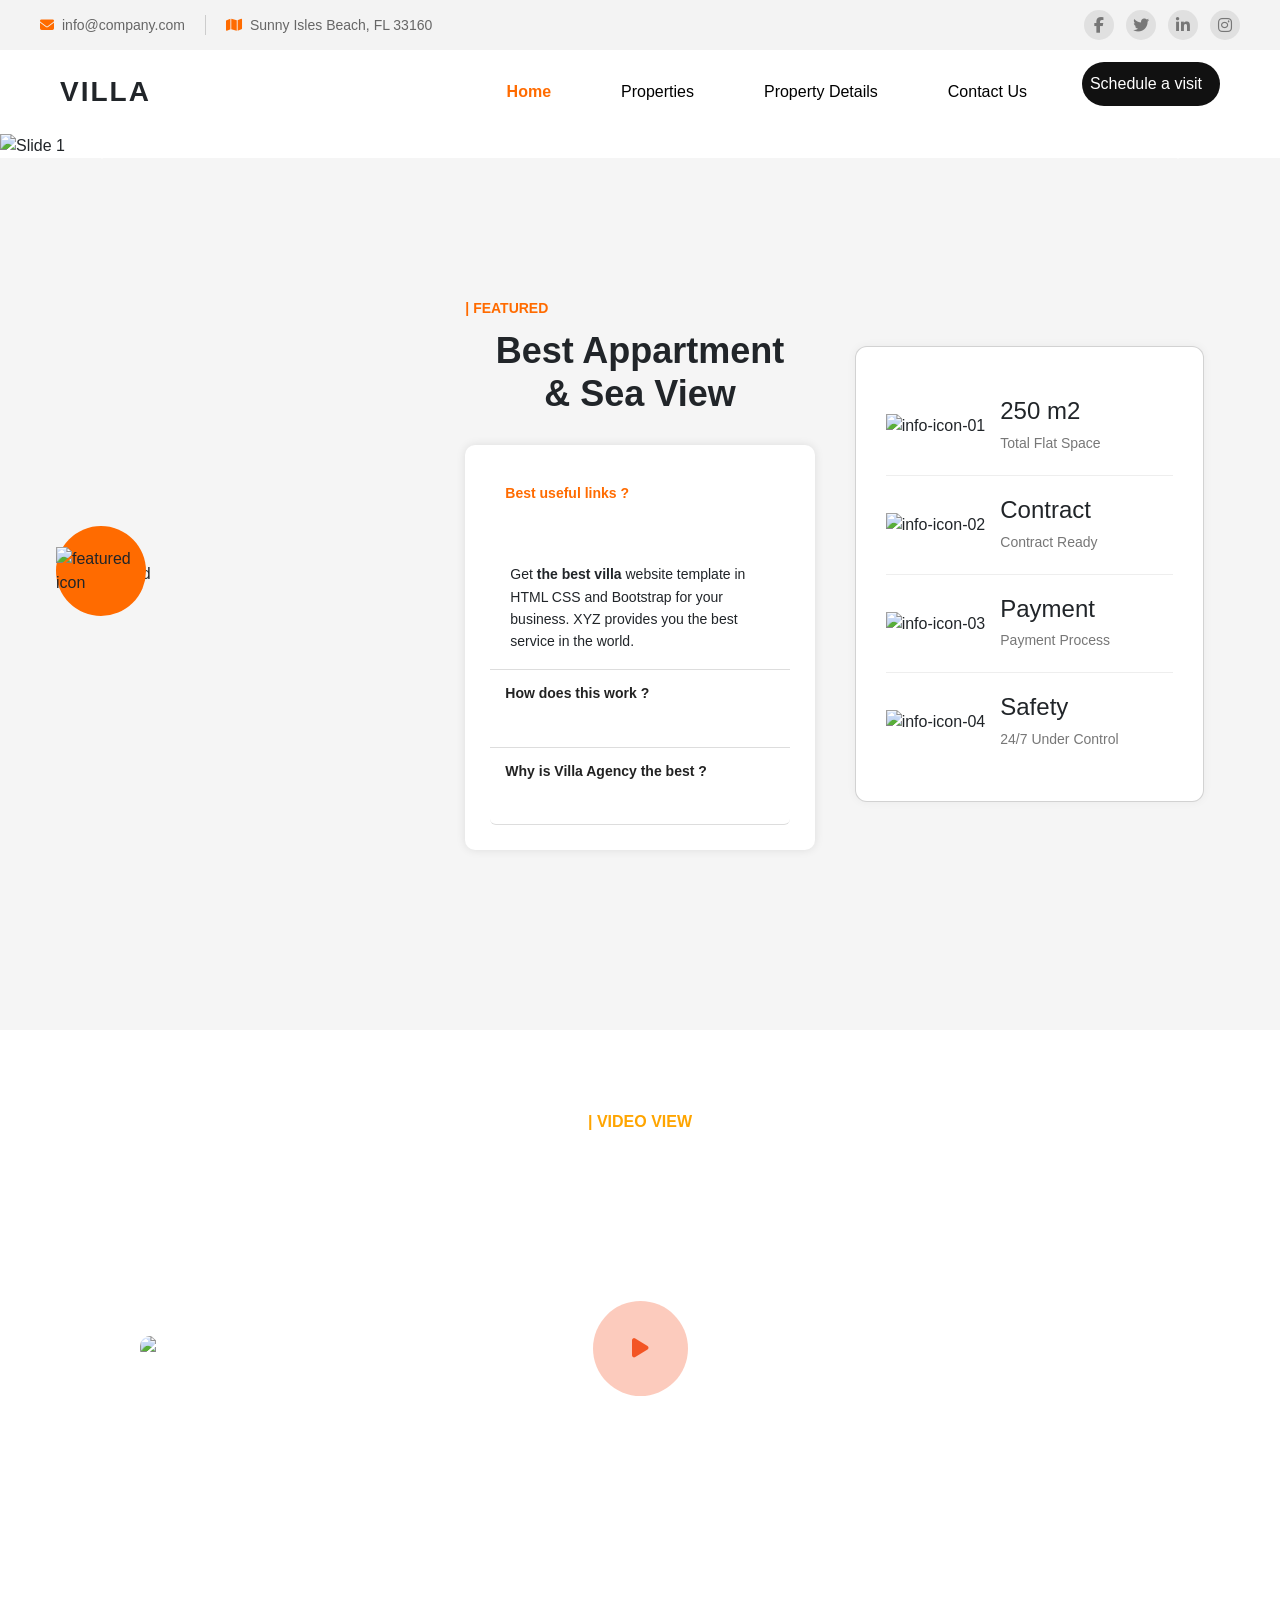
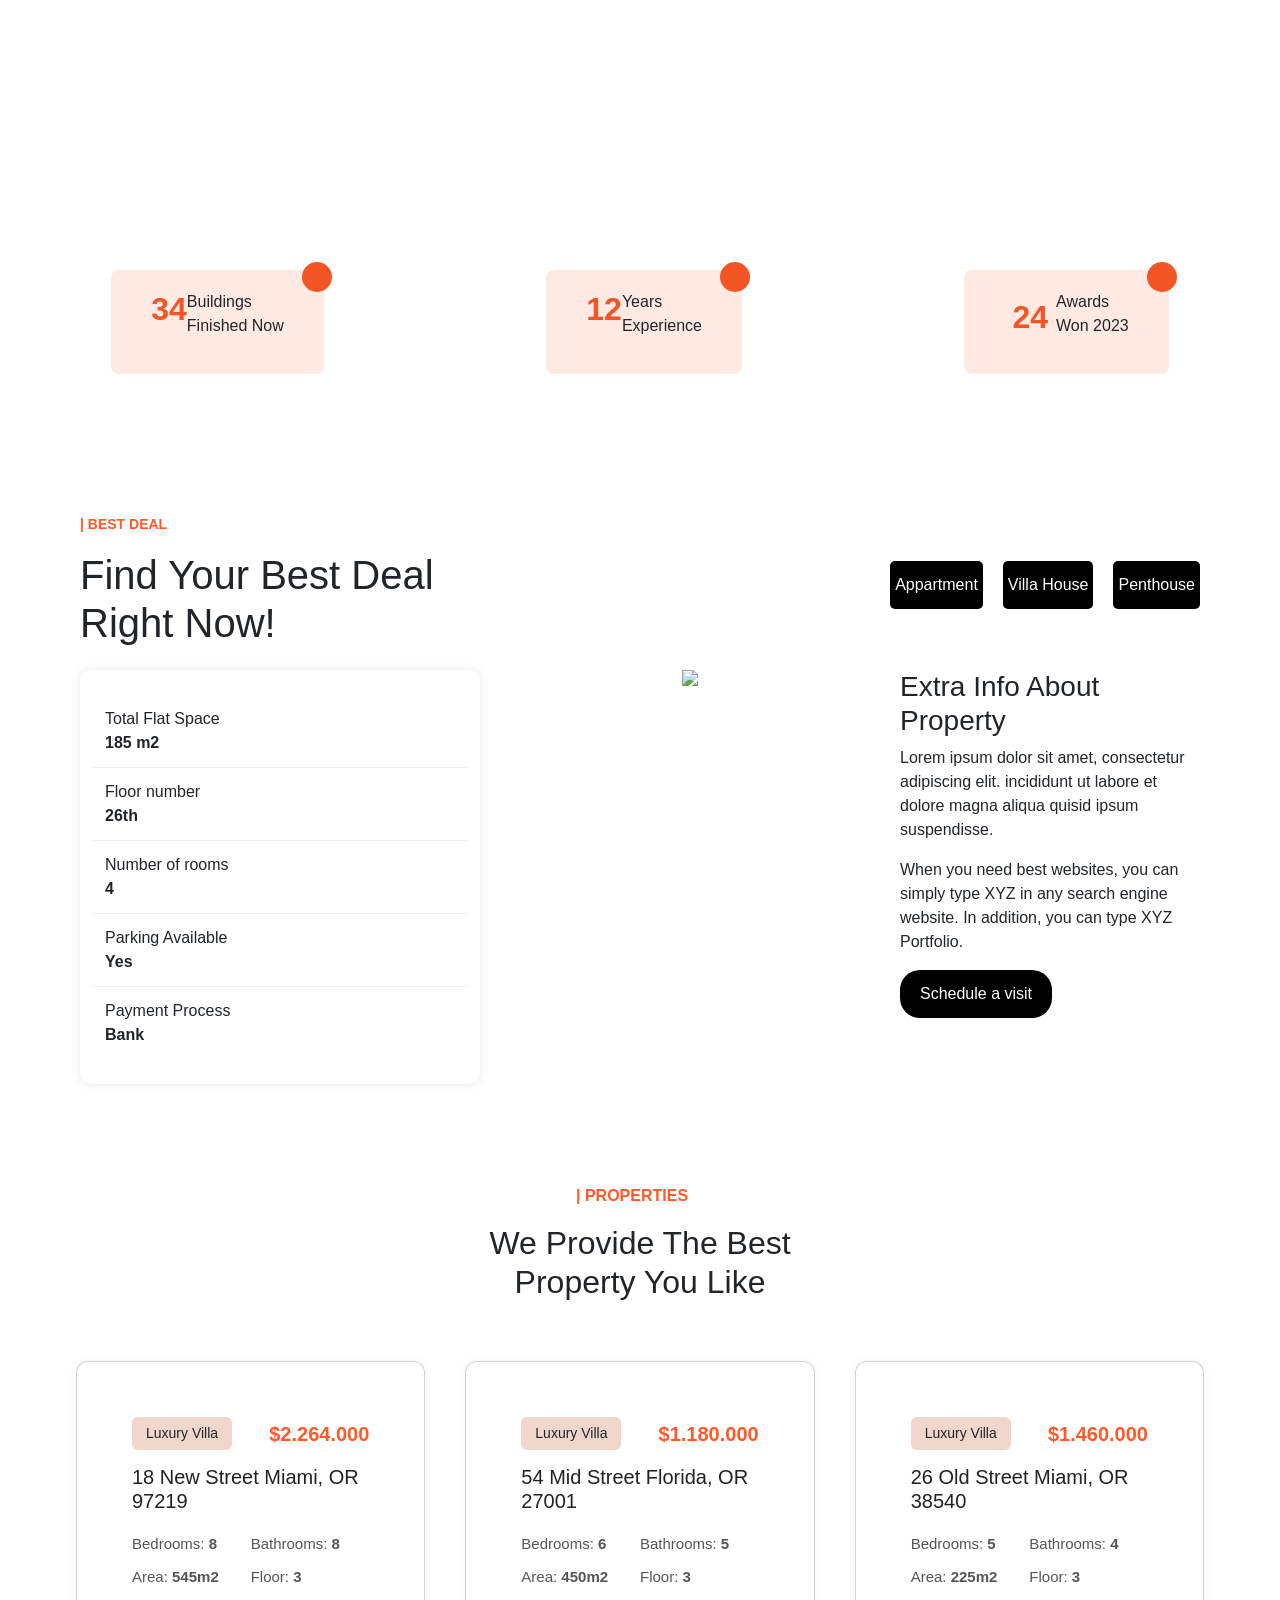
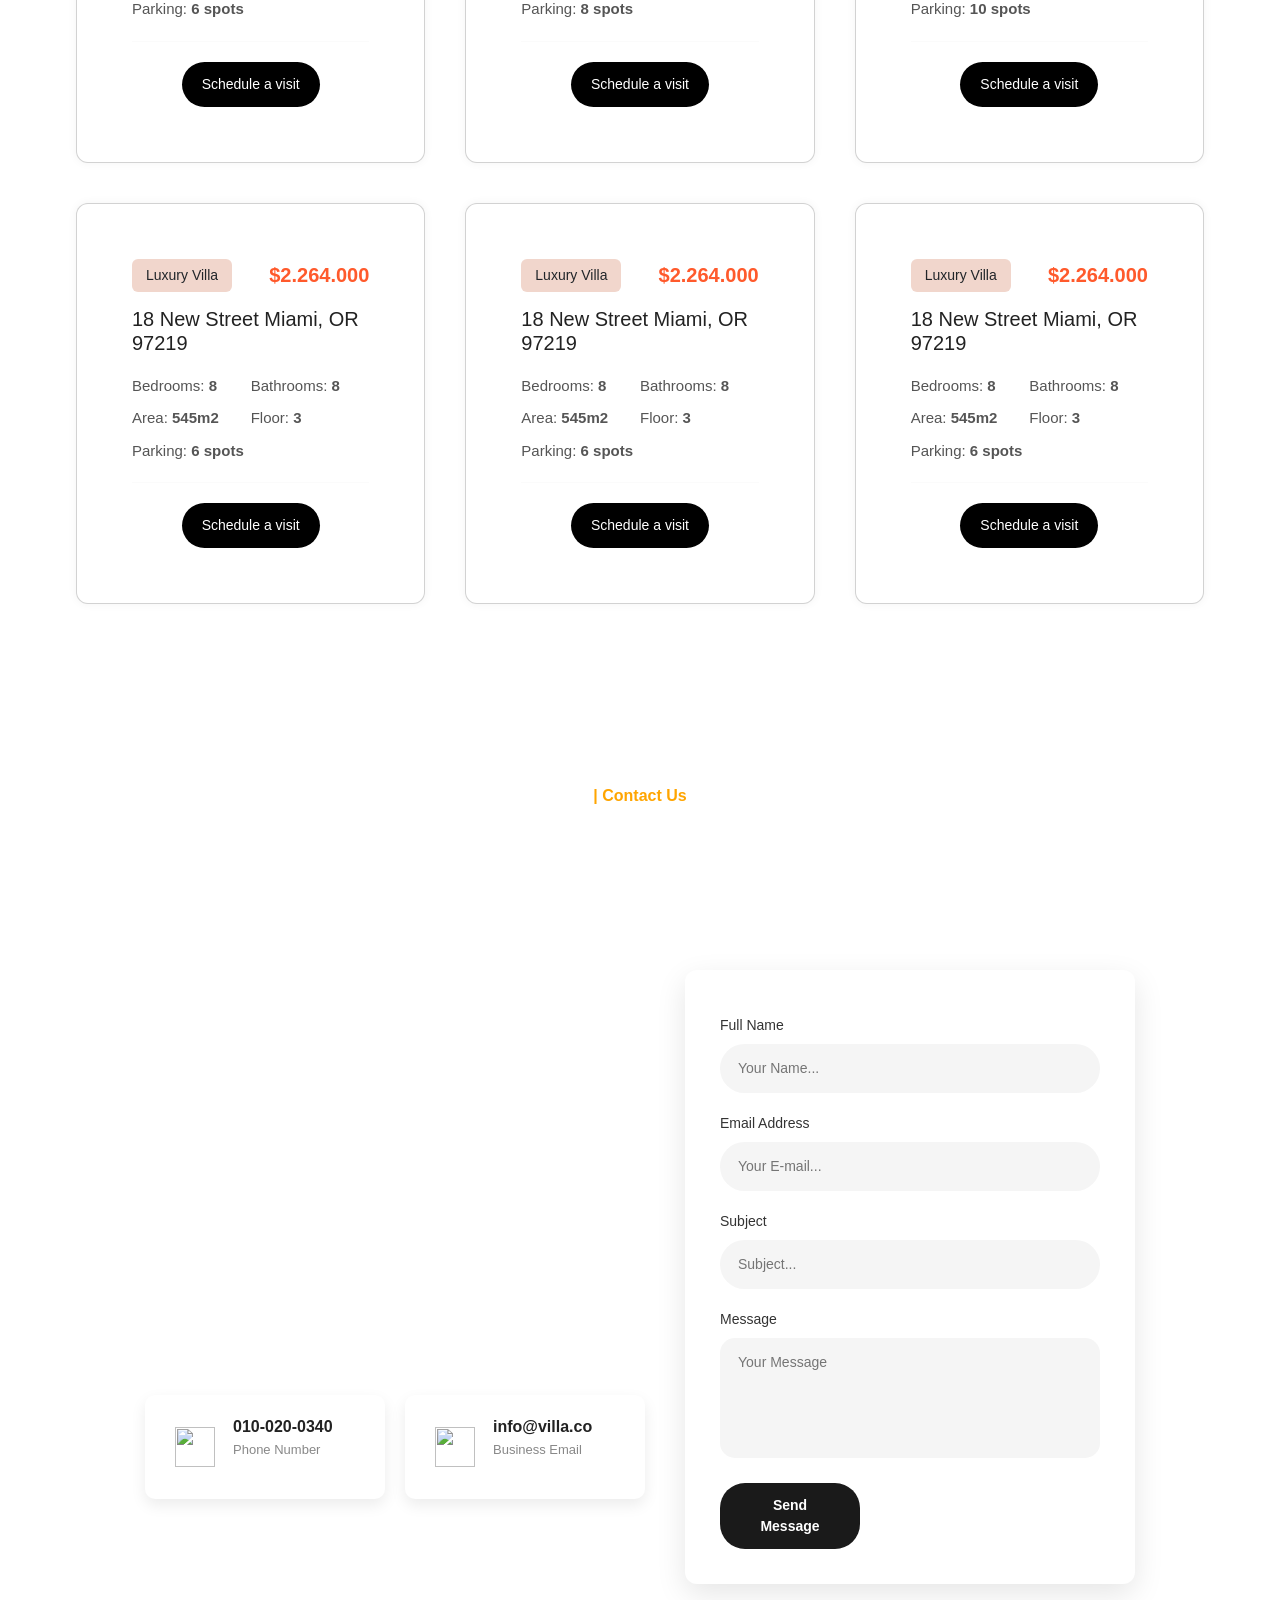
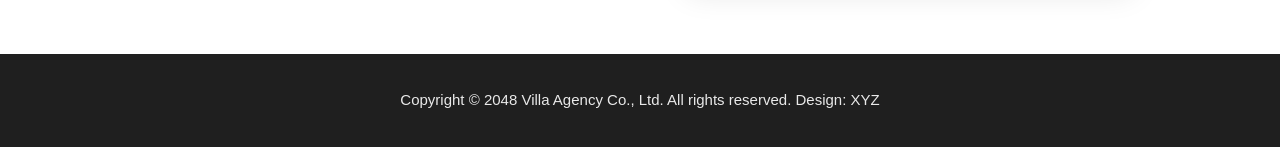
==== commit bc483331: "first commit" ====
--- a/index.html
+++ b/index.html
@@ -7,7 +7,7 @@
   <title>VILLA-Home page</title>
   <link rel="stylesheet" href="https://cdn.jsdelivr.net/npm/bootstrap@5.3.8/dist/css/bootstrap.min.css" />
   <link rel="stylesheet" href="https://cdnjs.cloudflare.com/ajax/libs/font-awesome/6.5.0/css/all.min.css" />
-  <link rel="stylesheet" href="villa/styles.css" />
+  <link rel="stylesheet" href="styles.css" />
 
   <script src="https://cdn.jsdelivr.net/npm/bootstrap@5.3.8/dist/js/bootstrap.min.js"
     integrity="sha384-G/EV+4j2dNv+tEPo3++6LCgdCROaejBqfUeNjuKAiuXbjrxilcCdDz6ZAVfHWe1Y"
@@ -41,10 +41,10 @@
     <div class="logo">VILLA</div>
 
     <nav class="nav-menu">
-      <a href="index.html" class="nav-menu">Home</a>
-      <a href="properties.html" class="nav-menu">Properties</a>
-      <a href="property-details.html" class="nav-menu">Property Details</a>
-      <a href="contact-us.html" class="nav-menu">Contact Us</a>
+      <a href="index.html" class="nav-menu nav-link active">Home</a>
+      <a href="properties.html" class="nav-menu nav-link">Properties</a>
+      <a href="property-details.html" class="nav-menu nav-link">Property Details</a>
+      <a href="contact-us.html" class="nav-menu nav-link">Contact Us</a>
 
       <a href="#" class="schedule-btn"> Schedule a visit </a>
     </nav>
@@ -60,7 +60,7 @@
     </div>
     <div class="carousel-inner">
       <div class="carousel-item active position-relative">
-        <img src="villa/images/banner-01.jpg" class="d-block w-100" alt="Slide 1" />
+        <img src="./Images/banner-01.jpg" class="d-block w-100" alt="Slide 1" />
 
         <div class="overlay"></div>
 
@@ -78,7 +78,7 @@
       </div>
 
       <div class="carousel-item position-relative">
-        <img src="villa/images/banner-02.jpg" class="d-block w-100" alt="Slide 2" />
+        <img src="./Images/banner-02.jpg" class="d-block w-100" alt="Slide 2" />
 
         <div class="overlay"></div>
 
@@ -96,7 +96,7 @@
       </div>
 
       <div class="carousel-item position-relative">
-        <img src="villa/images/banner-03.jpg" class="d-block w-100" alt="Slide 3" />
+        <img src="./Images/banner-03.jpg" class="d-block w-100" alt="Slide 3" />
 
         <div class="overlay"></div>
 
@@ -127,10 +127,10 @@
   <section class="featured">
     <div class="container">
       <div class="left">
-        <img src="villa/images/featured.jpg" alt="featured" class="main-img" />
+        <img src="./Images/featured.jpg" alt="featured" class="main-img" />
 
         <div class="floating-icon">
-          <img src="villa/images/featured-icon.png" alt="featured icon" />
+          <img src="./Images/featured-icon.png" alt="featured icon" />
         </div>
       </div>
 
@@ -213,7 +213,7 @@
       <div class="right">
         <div class="card">
           <div class="item">
-            <img src="villa/images/info-icon-01.png" alt="info-icon-01" />
+            <img src="./Images/info-icon-01.png" alt="info-icon-01" />
             <div>
               <h4>250 m2</h4>
               <span>Total Flat Space</span>
@@ -221,7 +221,7 @@
           </div>
 
           <div class="item">
-            <img src="villa/images/info-icon-02.png" alt="info-icon-02" />
+            <img src="./Images/info-icon-02.png" alt="info-icon-02" />
             <div>
               <h4>Contract</h4>
               <span>Contract Ready</span>
@@ -229,7 +229,7 @@
           </div>
 
           <div class="item">
-            <img src="villa/images/info-icon-03.png" alt="info-icon-03" />
+            <img src="./Images/info-icon-03.png" alt="info-icon-03" />
             <div>
               <h4>Payment</h4>
               <span>Payment Process</span>
@@ -237,7 +237,7 @@
           </div>
 
           <div class="item">
-            <img src="villa/images/info-icon-04.png" alt="info-icon-04" />
+            <img src="./Images/info-icon-04.png" alt="info-icon-04" />
             <div>
               <h4>Safety</h4>
               <span>24/7 Under Control</span>
@@ -258,7 +258,7 @@
     </div>
 
     <div class="video-box">
-      <img src="villa/images/video-frame.jpg" alt="video frame" />
+      <img src="./Images/video-frame.jpg" alt="video frame" />
       <div class="play-button">
         <i class="fas fa-play"></i>
       </div>
@@ -346,7 +346,7 @@
       </div>
 
       <div class="image deal">
-        <img src="villa/images/deal-01.jpg" />
+        <img src="./Images/deal-01.jpg" />
       </div>
 
       <div class="extra">
@@ -378,7 +378,7 @@
       <!-- Card 1 -->
       <div class="card">
         <div class="image">
-          <img src="villa/images/property-01.jpg" alt="" />
+          <img src="./Images/property-01.jpg" alt="" />
         </div>
 
         <div class="card-body">
@@ -406,7 +406,7 @@
       <!-- Card 2 -->
       <div class="card">
         <div class="image">
-          <img src="villa/images/property-02.jpg" alt="" />
+          <img src="./Images/property-02.jpg" alt="" />
         </div>
 
         <div class="card-body">
@@ -434,7 +434,7 @@
       <!-- Card 3 -->
       <div class="card">
         <div class="image">
-          <img src="villa/images/property-03.jpg" alt="" />
+          <img src="./Images/property-03.jpg" alt="" />
         </div>
 
         <div class="card-body">
@@ -461,7 +461,7 @@
       <!-- Card 4 -->
       <div class="card">
         <div class="image">
-          <img src="villa/images/property-04.jpg" alt="" />
+          <img src="./Images/property-04.jpg" alt="" />
         </div>
 
         <div class="card-body">
@@ -488,7 +488,7 @@
       <!-- Card 5 -->
       <div class="card">
         <div class="image">
-          <img src="villa/images/property-05.jpg" alt="" />
+          <img src="./Images/property-05.jpg" alt="" />
         </div>
 
         <div class="card-body">
@@ -515,7 +515,7 @@
       <!-- Card 6 -->
       <div class="card">
         <div class="image">
-          <img src="villa/images/property-06.jpg" alt="" />
+          <img src="./Images/property-06.jpg" alt="" />
         </div>
 
         <div class="card-body">
@@ -562,7 +562,7 @@
         <div class="contact-info">
 
           <div class="info-card">
-            <img src="villa/images/phone-icon.png" class="icon">
+            <img src="./Images/phone-icon.png" class="icon">
 
             <div class="info-text">
               <h3>010-020-0340</h3>
@@ -571,7 +571,7 @@
           </div>
 
           <div class="info-card">
-            <img src="villa/images/email-icon.png" class="icon">
+            <img src="./Images/email-icon.png" class="icon">
 
             <div class="info-text">
               <h3>info@villa.co</h3>
@@ -614,4 +614,4 @@
   </footer>
 </body>
 
-</html>
+</html>
--- a/styles.css
+++ b/styles.css
@@ -0,0 +1,1340 @@
+* {
+  margin: 0;
+  padding: 0;
+  box-sizing: border-box;
+  font-family: Arial, Helvetica, sans-serif;
+}
+
+body {
+  overflow-x: hidden;
+}
+
+/*nav bar*/
+
+.top-navbar {
+  background-color: #f3f3f3;
+  padding: 10px 40px;
+  display: flex;
+  justify-content: space-between;
+  align-items: center;
+}
+
+/*contact items*/
+
+.left-section {
+  display: flex;
+  align-items: center;
+  gap: 20px;
+}
+
+.contact-item {
+  display: flex;
+  align-items: center;
+  gap: 8px;
+  color: #666;
+  font-size: 14px;
+}
+
+.contact-item i {
+  color: #ff6b00;
+}
+
+.divider {
+  width: 1px;
+  height: 20px;
+  background-color: #ccc;
+}
+
+/*socialmedia links*/
+
+.right-section {
+  display: flex;
+  gap: 12px;
+}
+
+.right-section a {
+  width: 30px;
+  height: 30px;
+  background-color: #e0e0e0;
+  border-radius: 50%;
+  display: flex;
+  align-items: center;
+  justify-content: center;
+  text-decoration: none;
+  color: #777;
+  transition: 0.3s;
+}
+
+.right-section a:hover {
+  background-color: #ff6b00;
+  color: white;
+}
+
+/*header*/
+
+.main-header {
+  background: #ffffff;
+  padding: 20px 60px;
+  display: flex;
+  align-items: center;
+  justify-content: space-between;
+}
+
+/*logo*/
+
+.logo {
+  font-size: 28px;
+  font-weight: 700;
+  letter-spacing: 2px;
+}
+
+/*nav bar*/
+
+.nav-menu {
+  display: flex;
+  gap: 40px;
+  justify-content: flex-end;
+}
+
+.nav-menu a {
+  text-decoration: none;
+  font-size: 16px;
+  font-weight: 500;
+  transition: 0.3s;
+}
+
+.nav-menu {
+  color: black;
+}
+
+.nav-menu a:hover {
+  color: #ff6b00;
+}
+
+.nav-menu a::after {
+  color: #ff6b00;
+}
+
+.schedule-btn {
+  display: flex;
+  align-items: center;
+  text-decoration: none;
+  background: #111;
+  color: #fff;
+  padding: 8px 18px 8px 8px;
+  border-radius: 30px;
+  font-size: 14px;
+  gap: 10px;
+  transition: 0.3s;
+  position: relative;
+  top: -8px;
+}
+
+.schedule-btn:hover {
+  color: #ff6b00;
+}
+
+/*banner*/
+
+.custom-caption {
+  top: 50%;
+  left: 8%;
+  transform: translateY(-50%);
+  bottom: auto;
+  right: auto;
+  text-align: left;
+}
+
+.location-badge {
+  background: white;
+  color: black;
+  padding: 6px 15px;
+  font-size: 14px;
+  border-radius: 4px;
+  display: inline-block;
+  margin-bottom: 20px;
+}
+
+.highlight {
+  color: #ff6b00;
+  font-weight: 600;
+}
+
+.banner-title {
+  font-size: 60px;
+  font-weight: 800;
+  color: white;
+  line-height: 1.2;
+}
+
+/*featured part*/
+
+@media (max-width: 992px) {
+  .container {
+    flex-direction: column;
+  }
+
+  .floating-icon {
+    left: 20px;
+  }
+}
+.featured {
+  background: #f5f5f5;
+  padding: 80px 0;
+}
+
+.container {
+  width: 90%;
+  max-width: 1200px;
+  margin: auto;
+  display: flex;
+  gap: 50px;
+  align-items: center;
+}
+
+.left {
+  position: relative;
+  flex: 1;
+}
+
+.main-img {
+  width: 100%;
+  border-radius: 10px;
+}
+
+.floating-icon {
+  position: absolute;
+  bottom: -30px;
+  left: -20px;
+  width: 90px;
+  height: 90px;
+  background: #ff6b00;
+  border-radius: 50%;
+  display: flex;
+  align-items: center;
+  justify-content: center;
+}
+
+.center {
+  flex: 1.2;
+}
+
+.label {
+  color: #ff6b00;
+  font-weight: 600;
+  font-size: 14px;
+  margin-bottom: 10px;
+}
+
+.center h2 {
+  font-size: 36px;
+  font-weight: 800;
+  margin-bottom: 30px;
+}
+
+.info-box {
+  background: #eeeeee;
+  padding: 25px;
+  border-radius: 10px;
+}
+
+.info-title {
+  color: #ff6b00;
+  font-weight: 600;
+  margin-bottom: 15px;
+}
+
+.info-text {
+  font-size: 14px;
+  color: #555;
+  line-height: 1.6;
+}
+
+.blue {
+  color: #007bff;
+}
+
+.link {
+  font-weight: 500;
+  margin: 15px 0;
+  cursor: pointer;
+}
+
+.right {
+  flex: 0.9;
+}
+
+.container .card {
+  background: white;
+  padding: 30px;
+  border-radius: 15px;
+  box-shadow: 0 15px 40px rgba(0, 0, 0, 0.05);
+}
+
+.item {
+  display: flex;
+  gap: 15px;
+  align-items: center;
+  padding: 20px 0;
+  border-bottom: 1px solid #eee;
+}
+
+.item:last-child {
+  border-bottom: none;
+}
+
+.item h4 {
+  margin-bottom: 5px;
+}
+
+.item span {
+  color: #777;
+  font-size: 14px;
+}
+
+/*video on top of background*/
+
+.video-section {
+  background-image: url("./Images/video-bg.jpg");
+  background-size: cover;
+  background-position: center;
+  padding: 80px 20px;
+  color: white;
+  height: 500px;
+}
+
+.small-title {
+  color: orange;
+  font-weight: bold;
+  text-align: center;
+}
+
+.small-title-2 {
+  text-align: center;
+}
+
+.video-box {
+  position: relative;
+  top: 50px;
+  width: 1000px;
+  height: 500px;
+  margin: 40px auto;
+}
+
+.video-box img {
+  width: 100%;
+  border-radius: 10px;
+}
+
+.play-button {
+  position: absolute;
+  top: 50%;
+  left: 50%;
+  transform: translate(-50%, -50%);
+  width: 70px;
+  height: 70px;
+  background: white;
+  border-radius: 50%;
+  display: flex;
+  align-items: center;
+  justify-content: center;
+  color: #f35525;
+  font-size: 22px;
+  cursor: pointer;
+  z-index: 2;
+}
+
+/* glowing ring around button */
+.play-button::before {
+  content: "";
+  position: absolute;
+  width: 95px;
+  height: 95px;
+  border-radius: 50%;
+  background: rgba(243, 85, 37, 0.3);
+  z-index: -2;
+}
+
+/*stats*/
+
+.stats {
+  margin-top: 300px;
+  display: flex;
+  justify-content: space-around;
+}
+
+.stat {
+  display: inline-block;
+  background: #ffe9e3;
+  padding: 20px 40px;
+  margin: 40px;
+  border-radius: 8px;
+  position: relative;
+  width: auto;
+}
+
+.stat h2 {
+  color: #f35525;
+  margin: 0;
+  font-weight: bold;
+}
+
+.dot {
+  width: 30px;
+  height: 30px;
+  background: #f35525;
+  border-radius: 50%;
+  position: absolute;
+  top: -8px;
+  right: -8px;
+}
+
+/*best deals*/
+
+.section {
+  padding: 150px;
+}
+
+.top {
+  display: flex;
+  justify-content: space-between;
+  align-items: center;
+  margin-bottom: 40px;
+}
+
+.small {
+  color: #ff5a2c;
+  font-weight: bold;
+}
+
+.buttons button {
+  background: black;
+  color: white;
+  border: none;
+  padding: 12px 5px;
+  margin-left: 10px;
+  cursor: pointer;
+  border-radius: 5px;
+}
+
+.buttons button:hover {
+  background: #ff5a2c;
+}
+
+.content {
+  display: flex;
+  flex-wrap: wrap;
+  justify-content: space-between;
+  align-items: flex-start;
+}
+
+.info-box {
+  background: white;
+  padding: 25px;
+  border-radius: 10px;
+  width: 400px;
+  box-shadow: 0 0 10px rgba(0, 0, 0, 0.1);
+}
+
+.row {
+  display: flex;
+  justify-content: space-between;
+  padding: 12px 0;
+  border-bottom: 1px solid #eee;
+}
+
+.row:last-child {
+  border: none;
+}
+
+.image .deal img {
+  width: 420px;
+  height: 420px;
+  background: #ddd;
+}
+
+.extra {
+  width: 300px;
+}
+
+.extra h3 {
+  margin-top: 0;
+}
+
+.visit {
+  background: black;
+  color: white;
+  border: none;
+  padding: 12px 20px;
+  border-radius: 20px;
+  cursor: pointer;
+}
+
+.visit:hover {
+  background: #ff5a2c;
+}
+
+html {
+  scrollbar-width: none;
+}
+
+/*properties card*/
+
+.small-heading {
+  color: #ff5a2c;
+  font-weight: bold;
+  position: relative;
+  left: 45%;
+}
+
+.properties-title p,
+h2 {
+  text-align: center;
+}
+
+.container {
+  display: grid;
+  grid-template-columns: repeat(3, 1fr);
+  gap: 40px;
+  margin-top: 60px;
+  margin-bottom: 100px;
+}
+
+.container .card {
+  background: #fff;
+  border-radius: 12px;
+  overflow: hidden;
+  box-shadow: 0 0 10px rgba(0, 0, 0, 0.05);
+}
+
+.image img {
+  width: 100%;
+  height: auto;
+  object-fit: cover;
+  display: block;
+}
+
+.card-body {
+  padding: 25px;
+}
+
+.top {
+  display: flex;
+  justify-content: space-between;
+  align-items: center;
+  margin-bottom: 15px;
+}
+
+.tag {
+  background: #f1d6cc;
+  padding: 6px 14px;
+  border-radius: 6px;
+  font-size: 14px;
+}
+
+.price {
+  color: #ff5a2c;
+  font-weight: bold;
+  font-size: 20px;
+}
+
+.card-body h3 {
+  margin-bottom: 20px;
+  font-size: 20px;
+  color: #222;
+}
+
+.details {
+  display: grid;
+  grid-template-columns: repeat(2, 1fr);
+  row-gap: 10px;
+  font-size: 15px;
+  color: #555;
+  margin-bottom: 20px;
+}
+
+.details span:nth-child(5) {
+  grid-column: span 2;
+}
+
+hr {
+  border: none;
+  border-top: 1px solid #eee;
+  margin-bottom: 20px;
+}
+
+.container button {
+  background: black;
+  color: white;
+  border: none;
+  padding: 12px 20px;
+  border-radius: 50%;
+  cursor: pointer;
+  display: block;
+  margin: auto;
+  font-size: 14px;
+}
+
+/*contact us*/
+.contact-section {
+  background-image: url("./Images/contact-bg.jpg");
+  background-size: cover;
+  background-position: center;
+  padding: 80px 20px;
+  color: white;
+  margin-bottom:100px;
+  height: 500px;
+}
+
+.map-box {
+  width: 100%;
+  max-width: 500px;
+  height: 360px;
+  border-radius: 10px;
+  overflow: hidden;
+}
+
+.map-box iframe {
+  width: 100%;
+  height: 100%;
+  border: 0;
+}
+
+.form-box {
+  width: 100%;
+  background: white;
+  padding: 35px;
+  border-radius: 12px;
+  box-shadow: 0 10px 30px rgba(0, 0, 0, 0.1);
+}
+
+.form-box form {
+  display: flex;
+  flex-direction: column;
+}
+
+.form-box label {
+  font-size: 14px;
+  margin-bottom: 8px;
+  margin-top: 10px;
+  color: #333;
+  font-weight: 500;
+}
+
+.form-box input,
+.form-box textarea {
+  width: 100%;
+  padding: 14px 18px;
+  border: none;
+  background: #f5f5f5;
+  border-radius: 25px;
+  font-size: 14px;
+  outline: none;
+  margin-bottom: 10px;
+}
+
+.form-box textarea {
+  height: 120px;
+  border-radius: 15px;
+  resize: none;
+}
+
+.form-box button {
+  margin-top: 15px;
+  padding: 12px 22px;
+  background: #1a1a1a;
+  color: white;
+  border: none;
+  border-radius: 25px;
+  font-size: 14px;
+  font-weight: 600;
+  cursor: pointer;
+  width: 140px;
+}
+
+.form-box button:hover {
+  background: #ff5a3c;
+}
+
+.contact-info {
+  display: flex;
+  gap: 40px;
+  justify-content: center;
+  margin-top: 40px;
+}
+
+.info-card {
+  display: flex;
+  align-items: center;
+  gap: 18px;
+  background: white;
+  padding: 22px 30px;
+  border-radius: 10px;
+  box-shadow: 0 6px 15px rgba(0, 0, 0, 0.08);
+  width: 260px;
+}
+
+.icon {
+  width: 40px;
+  height: 40px;
+  object-fit: contain;
+}
+
+.info-text h3 {
+  font-size: 16px;
+  font-weight: 600;
+  margin: 0;
+  color: #222;
+}
+
+.info-text p {
+  font-size: 13px;
+  color: #888;
+  margin-top: 4px;
+}
+
+.info-phone-email {
+  margin-top: 40px;
+  display: flex;
+  justify-content: center;
+}
+
+/*footer*/
+
+.footer {
+  background: #1f1f1f;
+  color: #ffffff;
+  text-align: center;
+  padding: 35px 20px;
+  font-size: 15px;
+  position: relative;
+  top: 350px;
+}
+
+.footer p {
+  margin: 0;
+  opacity: 0.9;
+}
+
+.bg-section {
+  background-image: url("./Images/page-heading-bg.jpg");
+  background-size: cover;
+  background-position: center;
+  padding: 80px 20px;
+  color: white;
+  height: 300px;
+  text-align: center;
+}
+
+.second-pageheading {
+  display: inline-block;
+  color: black;
+  background-color: white;
+  padding: 10px 15px;
+  padding-bottom: 5px;
+}
+
+.banner-title2 {
+  font-weight: 800;
+  font-size: 60px;
+  font:
+    60px Arieal,
+    Helvetica,
+    sans-sarif;
+  margin-bottom: 100px;
+}
+
+.proper-button {
+  display: grid;
+  justify-content: center;
+}
+
+.button-proper {
+  background-color: orangered;
+  border-radius: 5px;
+  padding: 10px 15px;
+  border: none;
+  color: white;
+}
+
+.pro-button {
+  background-color: #111;
+  color: white;
+  padding: 10px 15px;
+  border-radius: 5px;
+}
+
+.pro-buttons {
+  width: 40px;
+  height: 40px;
+  border-radius: 50%;
+  background: black;
+  color: white;
+  border: none;
+}
+
+.container-single {
+  display: grid;
+  grid-template-columns: 2fr 1fr;
+  justify-content: space-between;
+  column-gap: 30px;
+  margin-top: 30px;
+  margin-bottom: 50px;
+  padding: 0 100px;
+}
+
+.main-img-single {
+  width: 100%;
+  height: auto;
+}
+
+.head-single {
+  margin-left: 100px;
+  margin-right: 500px;
+}
+
+.single-app {
+  display: inline-block;
+  background-color: #c8a287;
+  border-radius: 5px;
+  padding: 10px;
+  padding-bottom: 5px;
+}
+
+.single-add h2 {
+  text-align: left;
+  font-weight: bold;
+  margin-top: 10px;
+  margin-bottom: 20px;
+}
+
+.accordion-button::after {
+  display: none !important;
+}
+
+.accordion-button:not(.collapsed)::after {
+  display: none !important;
+}
+
+.parent-con {
+  margin-left: 100px;
+  margin-right: 100px;
+  display: flex;
+  justify-content: space-between;
+  gap: 40px;
+  max-width: 1200px;
+  margin: auto;
+  padding: 40px 20px;
+  margin-bottom: 80px;
+}
+
+.title-con {
+  color: orangered;
+}
+
+.subtitle-con {
+  text-align: left;
+  margin-bottom: 40px;
+  font-size: 40px;
+  line-height: 56px;
+  font-weight: 700;
+  text-transform: capitalize;
+}
+
+.child1-con {
+  display: flex;
+  flex-direction: column;
+}
+
+.contact-info-con {
+  display: flex;
+  gap: 40px;
+  justify-content: center;
+  margin-top: 40px;
+  flex-wrap: wrap;
+}
+
+.map-container {
+  width: 85%;
+  height: 520px;
+  margin: auto;
+  border-radius: 12px;
+  overflow: hidden;
+}
+
+.footer-con {
+  background: #1f1f1f;
+  color: #ffffff;
+  text-align: center;
+  padding: 35px 20px;
+  font-size: 15px;
+  margin-top: 140px;
+}
+
+.footer-con p {
+  margin: 0;
+  opacity: 0.9;
+}
+
+.footer-single {
+  background: #1f1f1f;
+  color: #ffffff;
+  text-align: center;
+  padding: 35px 20px;
+  font-size: 15px;
+}
+
+.footer-single p {
+  margin: 0;
+  opacity: 0.9;
+}
+
+.footer-pro {
+  background: black;
+  color: white;
+  text-align: center;
+  padding: 35px 20px;
+  font-size: 15px;
+  position: relative;
+  top: 70px;
+}
+
+.footer-pro p {
+  margin: 0;
+  opacity: 0.9;
+}
+
+.container-single .item {
+  padding-left: 50px;
+}
+
+/* contact form changes*/
+
+.child1-con,
+.child2-con {
+  flex: 1;
+}
+
+/*map changes*/
+
+.maps {
+  margin-top: 40px;
+}
+
+/* Responsive page changes */
+
+img {
+  max-width: 100%;
+  height: auto;
+}
+
+.video-box {
+  width: 100%;
+  max-width: 1000px;
+  height: auto;
+}
+
+.video-box img {
+  width: 100%;
+}
+
+/* Featured section */
+
+@media (max-width: 992px) {
+  .container {
+    display: flex;
+    flex-direction: column;
+    gap: 30px;
+  }
+
+  .left,
+  .center,
+  .right {
+    width: 100%;
+  }
+
+  .center h2 {
+    font-size: 28px;
+  }
+}
+
+/* Stat section */
+
+@media (max-width: 768px) {
+  .stats {
+    flex-direction: column;
+    align-items: center;
+    margin-top: 100px;
+  }
+
+  .stat {
+    width: 80%;
+    margin: 15px 0;
+  }
+}
+
+/* Best Deal section */
+
+@media (max-width: 992px) {
+  .section {
+    padding: 60px 20px;
+  }
+
+  .top {
+    flex-direction: column;
+    gap: 20px;
+    text-align: center;
+  }
+
+  .content {
+    flex-direction: column;
+    align-items: center;
+    gap: 30px;
+  }
+
+  .info-box,
+  .extra {
+    width: 100%;
+  }
+}
+
+/* Properties Card */
+
+.container {
+  grid-template-columns: repeat(3, 1fr);
+}
+
+.container {
+  display: grid;
+  grid-template-columns: repeat(auto-fit, minmax(280px, 1fr));
+  gap: 40px;
+}
+
+/* Contact Form */
+
+@media (max-width: 992px) {
+  .map-box {
+    width: 100%;
+    left: 0;
+    top: 0;
+    margin-bottom: 30px;
+  }
+
+  .form-box {
+    width: 100%;
+    left: 0;
+    top: 0;
+  }
+
+  .contact-info {
+    flex-direction: column;
+    align-items: center;
+  }
+
+  .contact-section {
+    height: auto;
+    padding: 60px 20px;
+  }
+
+  @media (max-width: 768px) {
+    .parent-con {
+      flex-direction: column;
+    }
+
+    .child1-con,
+    .child2-con {
+      width: 100%;
+    }
+
+    .subtitle-con {
+      font-size: 32px;
+      line-height: 42px;
+    }
+  }
+}
+
+/* Nav Bar */
+
+@media (max-width: 768px) {
+  .top-navbar {
+    flex-direction: column;
+    gap: 10px;
+    text-align: center;
+  }
+
+  .main-header {
+    flex-direction: column;
+    gap: 20px;
+    padding: 20px;
+  }
+
+  .nav-menu {
+    flex-wrap: wrap;
+    justify-content: center;
+    gap: 20px;
+  }
+
+  .schedule-btn {
+    top: 0;
+  }
+
+  .banner-title {
+    font-size: 36px;
+  }
+}
+
+/* Property details changes for responsive */
+
+/* ===== SINGLE PROPERTY SECTION ===== */
+
+.container-single {
+  display: grid;
+  grid-template-columns: 2fr 1fr;
+  gap: 40px;
+  padding: 0 80px;
+}
+
+@media (max-width: 992px) {
+  .container-single {
+    grid-template-columns: 1fr;
+    padding: 0 30px;
+  }
+
+  .right {
+    margin-top: 30px;
+  }
+}
+
+/* ===== PROPERTY TEXT SECTION ===== */
+
+.head-single {
+  margin-left: 100px;
+  margin-right: 100px;
+}
+
+@media (max-width: 992px) {
+  .head-single {
+    margin-left: 30px;
+    margin-right: 30px;
+  }
+}
+
+/* ===== BEST DEAL SECTION ===== */
+
+.section {
+  padding: 100px 80px;
+}
+
+@media (max-width: 992px) {
+  .section {
+    padding: 60px 20px;
+  }
+
+  .top {
+    flex-direction: column;
+    gap: 20px;
+    text-align: center;
+  }
+
+  .content {
+    flex-direction: column;
+    gap: 30px;
+  }
+
+  .info-box,
+  .extra {
+    width: 100%;
+  }
+
+  .image.deal img {
+    width: 100%;
+    height: auto;
+  }
+}
+
+/* ===== NAVBAR ===== */
+
+@media (max-width: 768px) {
+  .top-navbar {
+    flex-direction: column;
+    gap: 10px;
+    text-align: center;
+  }
+
+  .main-header {
+    flex-direction: column;
+    gap: 20px;
+    padding: 20px;
+  }
+
+  .nav-menu {
+    flex-wrap: wrap;
+    justify-content: center;
+    gap: 15px;
+  }
+}
+
+/* ===== BANNER ===== */
+
+@media (max-width: 768px) {
+  .banner-title2 {
+    font-size: 36px;
+  }
+
+  .bg-section {
+    height: auto;
+    padding: 60px 20px;
+  }
+}
+
+/* ===== IMAGE FIX ===== */
+
+img {
+  max-width: 100%;
+  height: auto;
+  display: block;
+}
+
+/* ===== BUTTON GROUP ===== */
+
+.buttons {
+  display: flex;
+  flex-wrap: wrap;
+  gap: 10px;
+  justify-content: center;
+}
+
+/* ===== CARD INFO ===== */
+
+.info-box {
+  width: 100%;
+  max-width: 400px;
+}
+
+/* ===== EXTRA SECTION ===== */
+
+.extra {
+  max-width: 400px;
+}
+
+/* Home page accordion change */
+
+/* FEATURED ACCORDION FIX */
+
+.info-box .accordion-item {
+  border: none;
+  background: white;
+  border-bottom: 1px solid #ddd;
+}
+
+.info-box .accordion-button {
+  background: white;
+  color: #222;
+  font-weight: 600;
+  box-shadow: none;
+  padding: 15px;
+}
+
+.info-box .accordion-button:not(.collapsed) {
+  background: white;
+  color: #ff6b00;
+  box-shadow: none;
+}
+
+.info-box .accordion-body {
+  background: white;
+  font-size: 14px;
+  line-height: 1.6;
+}
+
+/* remove bootstrap arrow */
+.info-box .accordion-button::after {
+  display: none;
+}
+
+/* map box and form box change */
+
+.contact-container {
+display:flex;
+justify-content:center;
+gap:40px;
+align-items:flex-start;
+flex-wrap:wrap;
+margin-top:-150px;
+position:relative;
+z-index:2;
+
+}
+
+.map-box {
+width:100%;
+max-width:600px;
+
+}
+
+.form-box {
+  width: 450px;
+}
+
+.contact-container {
+  display: flex;
+  justify-content: center;
+  gap: 40px;
+  align-items: flex-start;
+  flex-wrap: wrap;
+  margin-top: 50px;
+}
+
+.map-area {
+  display: flex;
+  flex-direction: column;
+  gap: 25px;
+  max-width: 500px;
+  width: 100%;
+}
+
+.map-box {
+  width: 100%;
+  height: 360px;
+  border-radius: 10px;
+  overflow: hidden;
+}
+
+.map-box iframe {
+  width: 100%;
+  height: 100%;
+  border: 0;
+}
+
+.contact-info {
+  display: flex;
+  gap: 20px;
+}
+
+.info-card {
+  flex: 1;
+}
+
+/* nav link highlight */
+
+.nav-link {
+  text-decoration: none;
+  color: black;
+  padding: 10px 15px;
+}
+
+.nav-link.active {
+  color: #ff6b00;
+  font-weight: 600;
+}
+
+
+body{
+  display:flex;
+  flex-direction:column;
+  min-height:100vh;
+}
+
+footer{
+  margin-top:auto;
+}
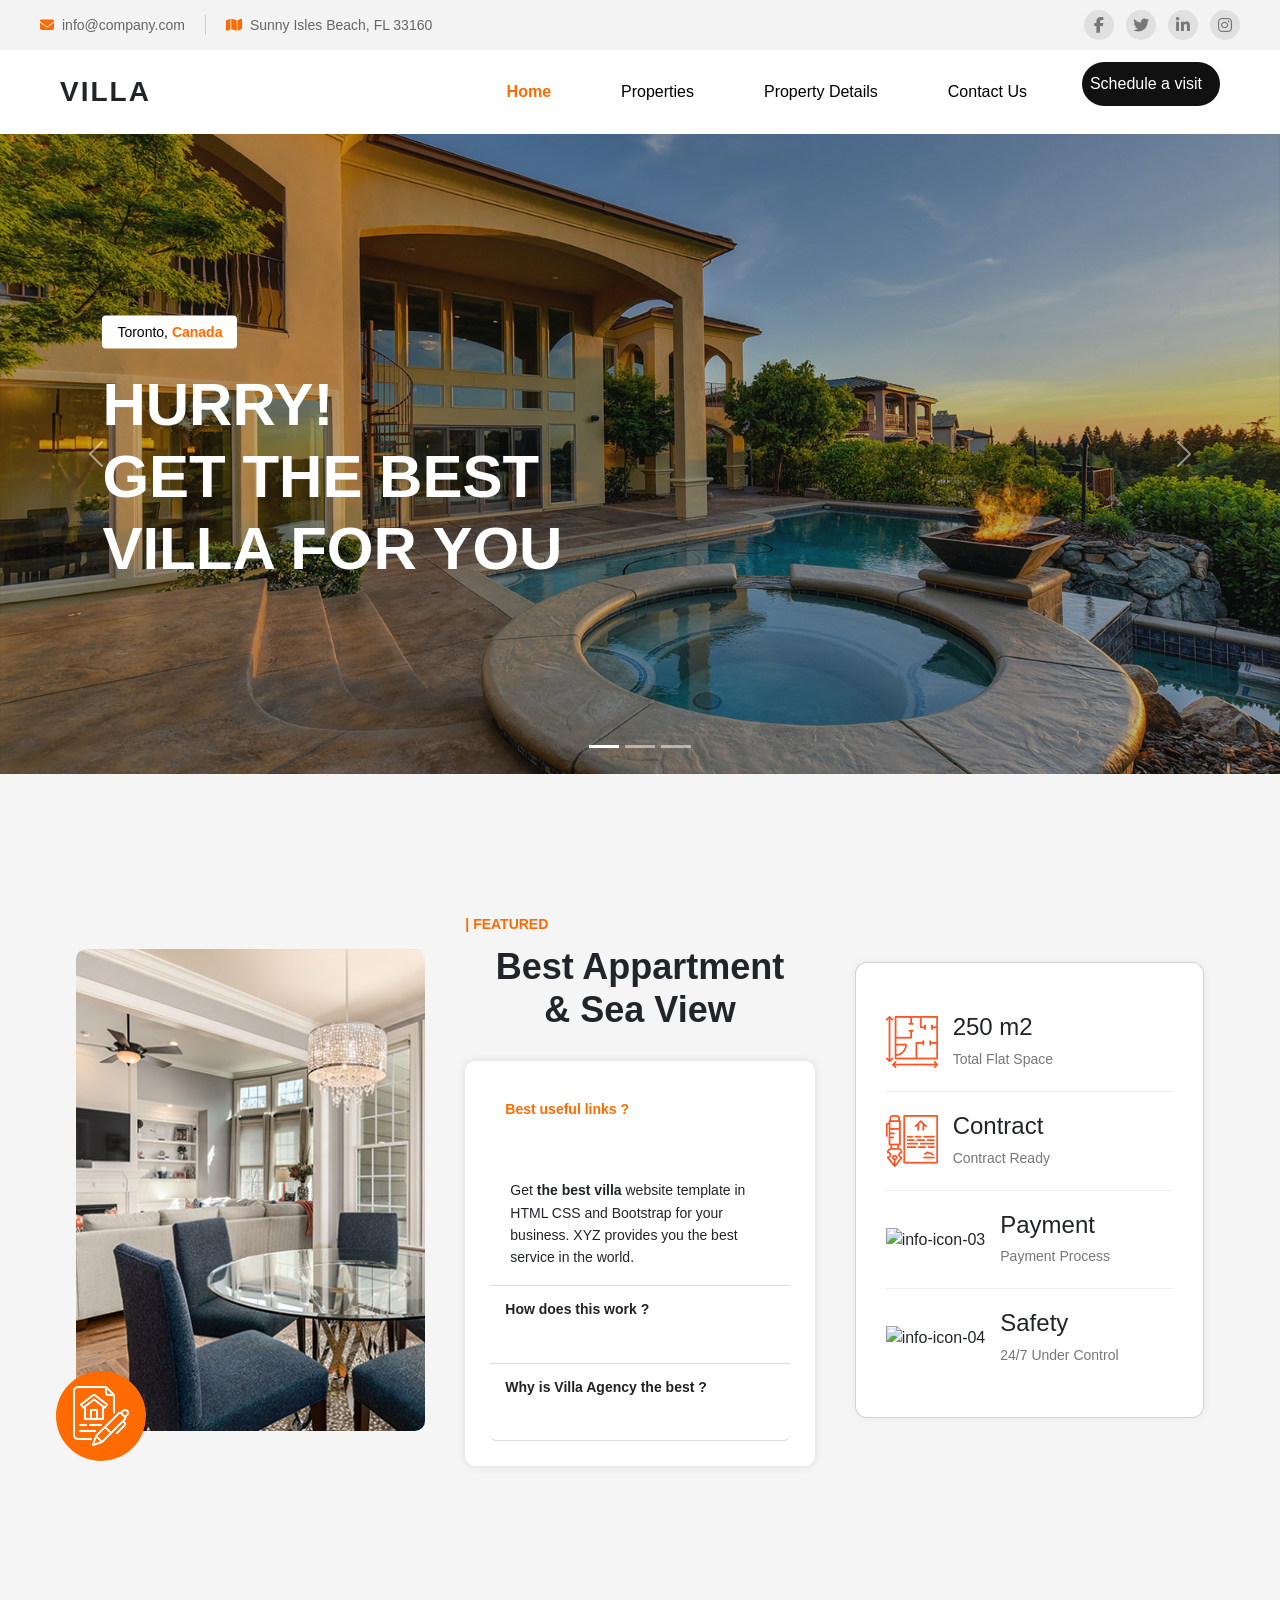
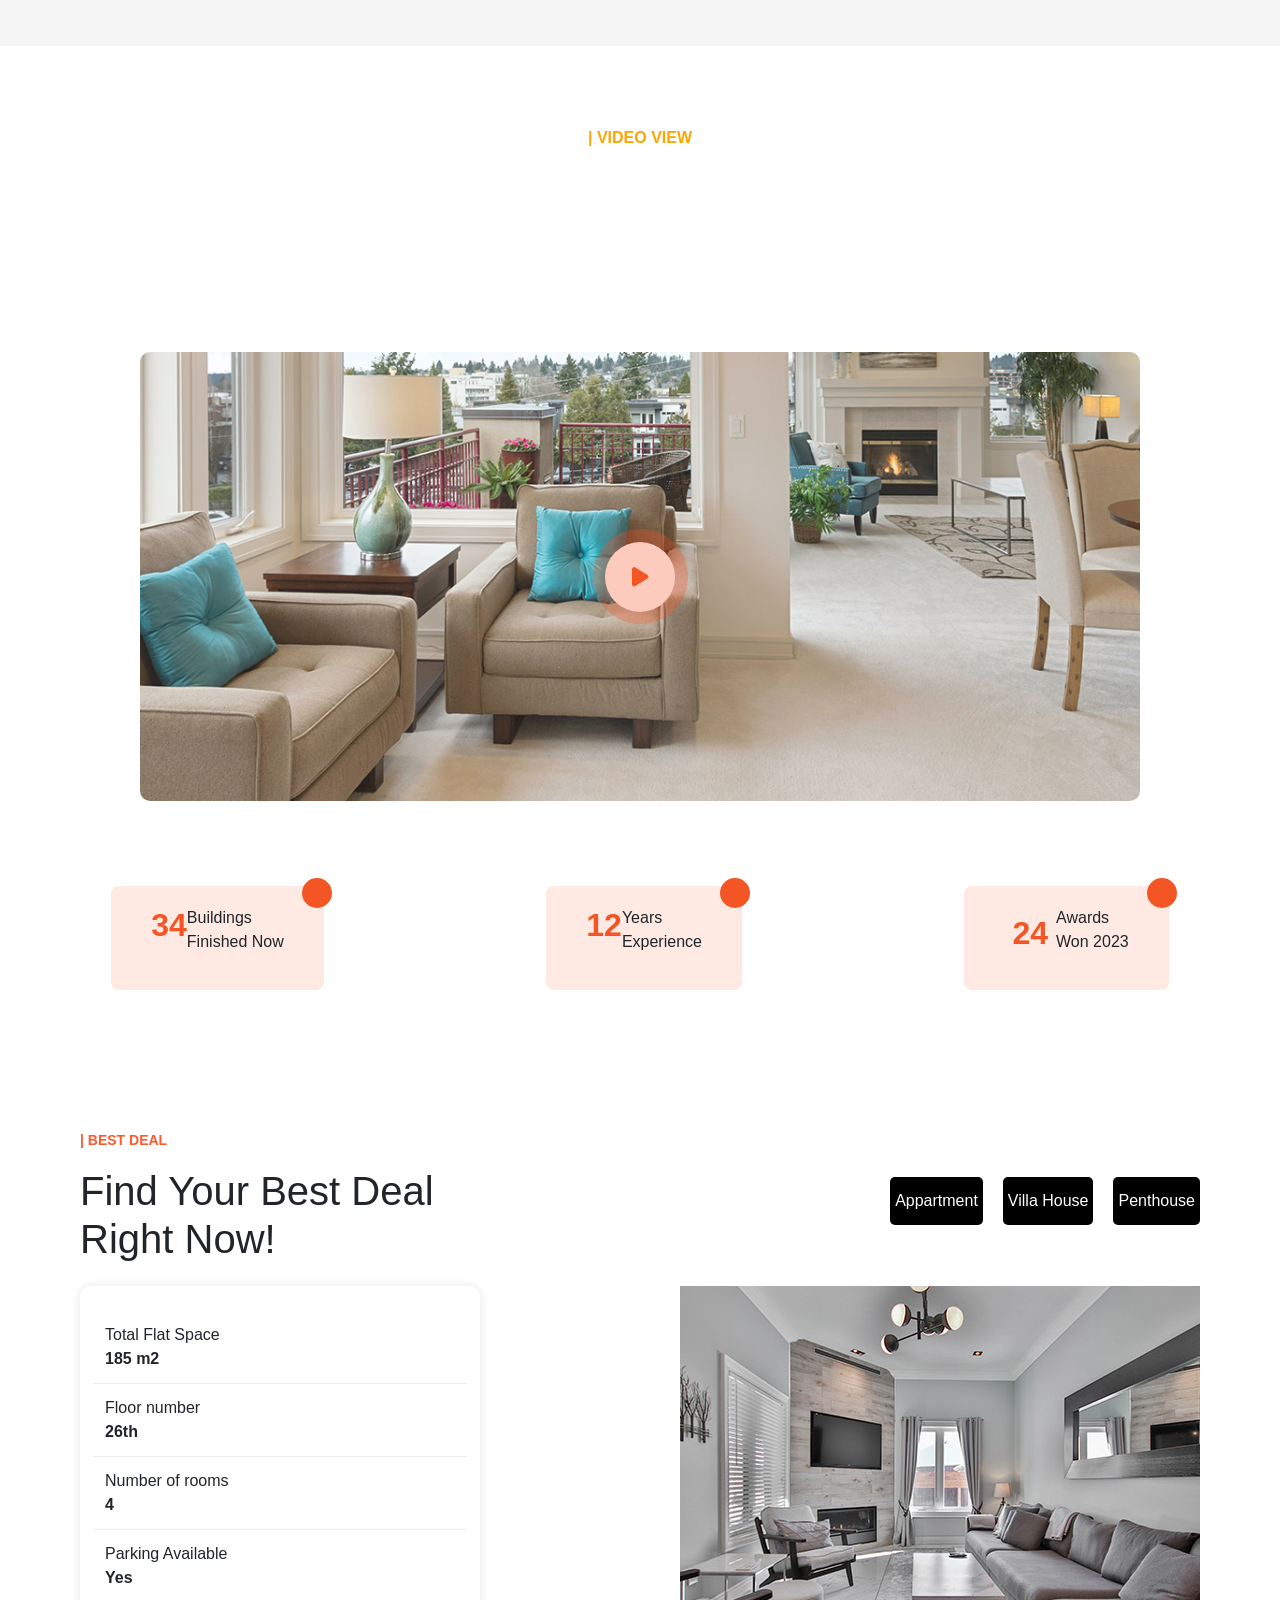
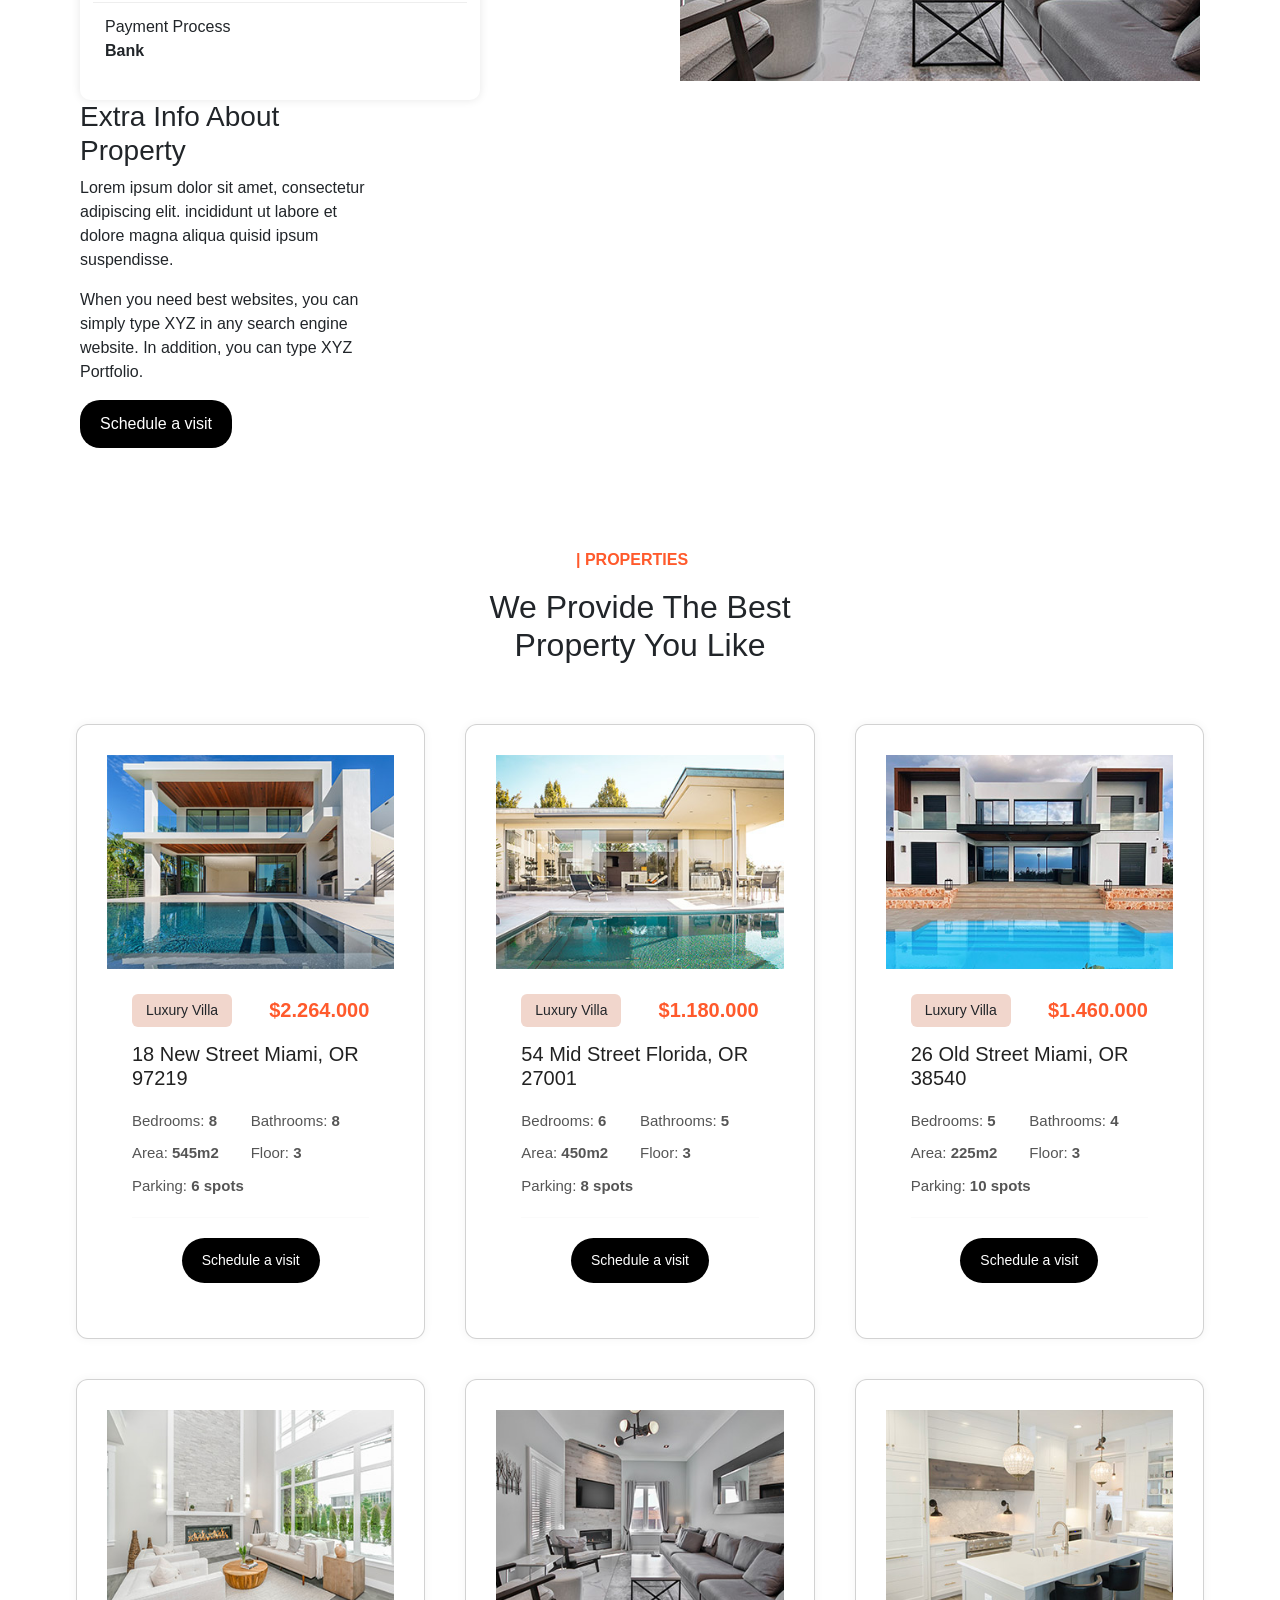
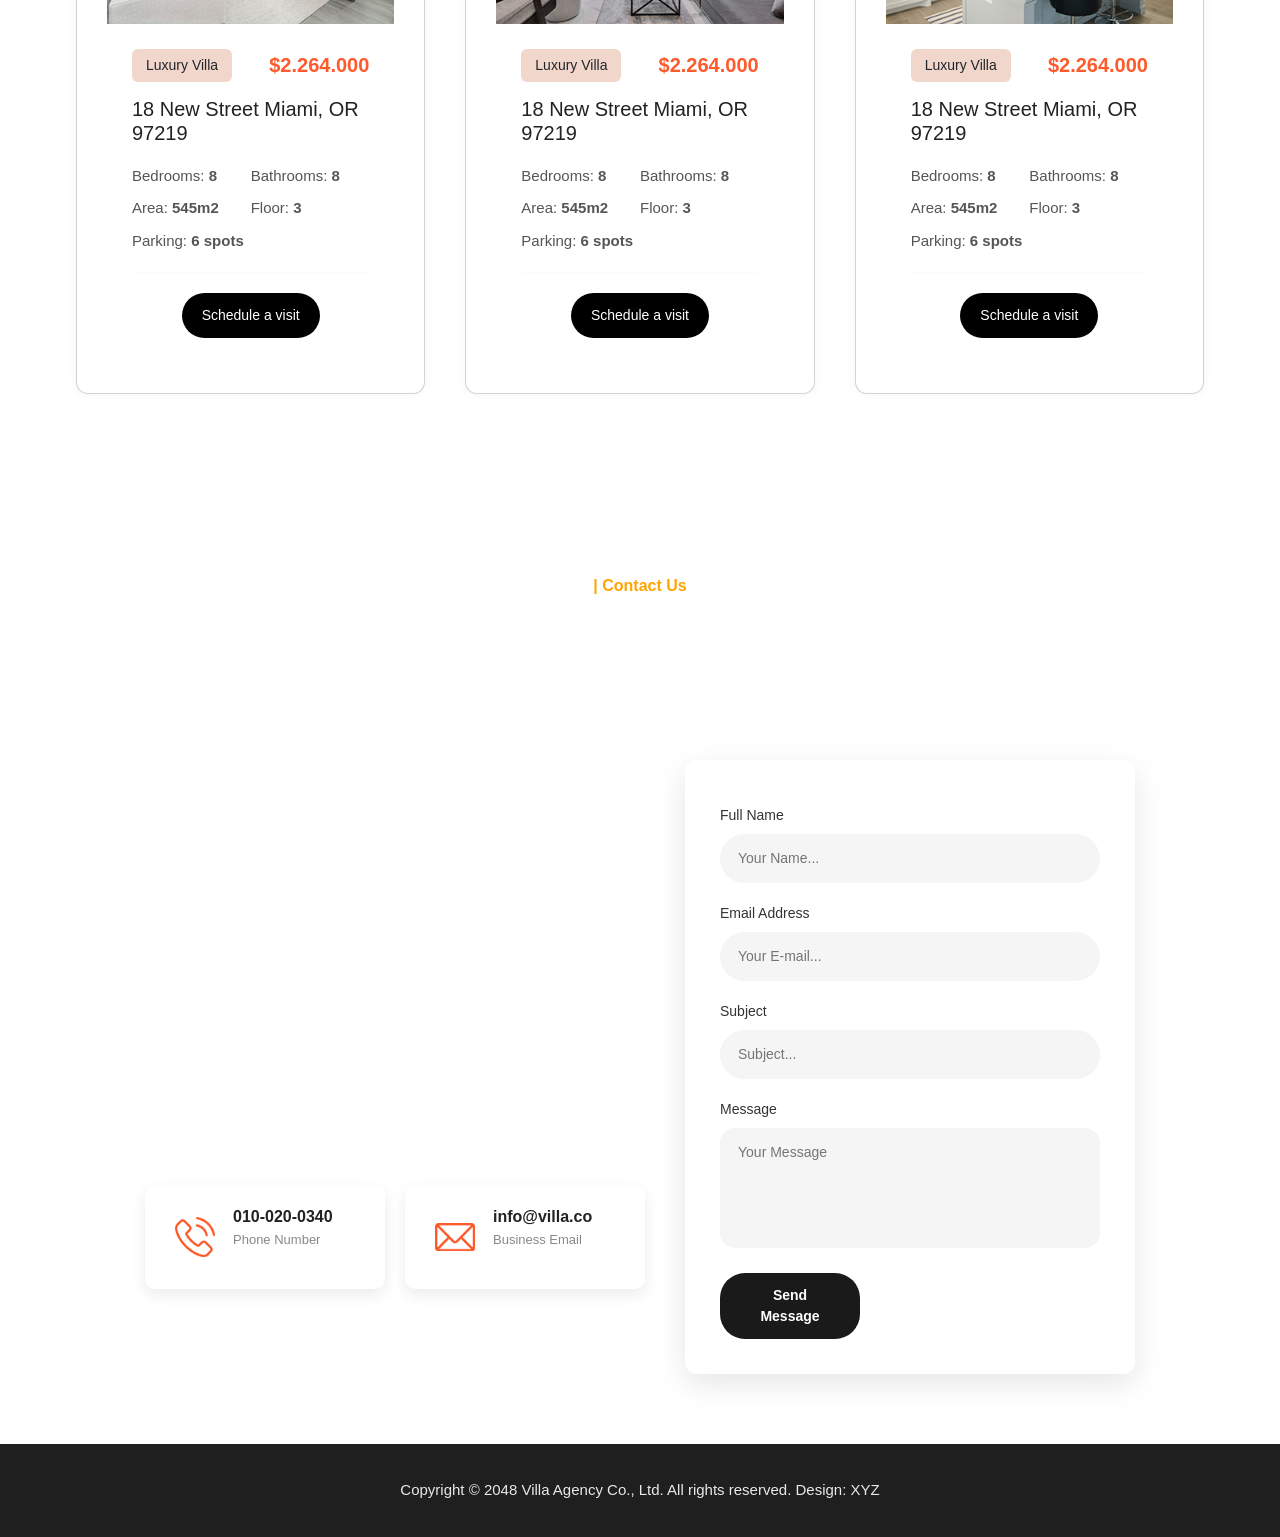
==== commit 548a4f4e: "Update index.html" ====
--- a/index.html
+++ b/index.html
@@ -60,7 +60,7 @@
     </div>
     <div class="carousel-inner">
       <div class="carousel-item active position-relative">
-        <img src="./Images/banner-01.jpg" class="d-block w-100" alt="Slide 1" />
+        <img src="images/banner-01.jpg" class="d-block w-100" alt="Slide 1" />
 
         <div class="overlay"></div>
 
@@ -78,7 +78,7 @@
       </div>
 
       <div class="carousel-item position-relative">
-        <img src="./Images/banner-02.jpg" class="d-block w-100" alt="Slide 2" />
+        <img src="images/banner-02.jpg" class="d-block w-100" alt="Slide 2" />
 
         <div class="overlay"></div>
 
@@ -96,7 +96,7 @@
       </div>
 
       <div class="carousel-item position-relative">
-        <img src="./Images/banner-03.jpg" class="d-block w-100" alt="Slide 3" />
+        <img src="images/banner-03.jpg" class="d-block w-100" alt="Slide 3" />
 
         <div class="overlay"></div>
 
@@ -127,10 +127,10 @@
   <section class="featured">
     <div class="container">
       <div class="left">
-        <img src="./Images/featured.jpg" alt="featured" class="main-img" />
+        <img src="images/featured.jpg" alt="featured" class="main-img" />
 
         <div class="floating-icon">
-          <img src="./Images/featured-icon.png" alt="featured icon" />
+          <img src="images/featured-icon.png" alt="featured icon" />
         </div>
       </div>
 
@@ -213,7 +213,7 @@
       <div class="right">
         <div class="card">
           <div class="item">
-            <img src="./Images/info-icon-01.png" alt="info-icon-01" />
+            <img src="images/info-icon-01.png" alt="info-icon-01" />
             <div>
               <h4>250 m2</h4>
               <span>Total Flat Space</span>
@@ -221,7 +221,7 @@
           </div>
 
           <div class="item">
-            <img src="./Images/info-icon-02.png" alt="info-icon-02" />
+            <img src="images/info-icon-02.png" alt="info-icon-02" />
             <div>
               <h4>Contract</h4>
               <span>Contract Ready</span>
@@ -258,7 +258,7 @@
     </div>
 
     <div class="video-box">
-      <img src="./Images/video-frame.jpg" alt="video frame" />
+      <img src="images/video-frame.jpg" alt="video frame" />
       <div class="play-button">
         <i class="fas fa-play"></i>
       </div>
@@ -346,7 +346,7 @@
       </div>
 
       <div class="image deal">
-        <img src="./Images/deal-01.jpg" />
+        <img src="images/deal-01.jpg" />
       </div>
 
       <div class="extra">
@@ -378,7 +378,7 @@
       <!-- Card 1 -->
       <div class="card">
         <div class="image">
-          <img src="./Images/property-01.jpg" alt="" />
+          <img src="images/property-01.jpg" alt="" />
         </div>
 
         <div class="card-body">
@@ -406,7 +406,7 @@
       <!-- Card 2 -->
       <div class="card">
         <div class="image">
-          <img src="./Images/property-02.jpg" alt="" />
+          <img src="images/property-02.jpg" alt="" />
         </div>
 
         <div class="card-body">
@@ -434,7 +434,7 @@
       <!-- Card 3 -->
       <div class="card">
         <div class="image">
-          <img src="./Images/property-03.jpg" alt="" />
+          <img src="images/property-03.jpg" alt="" />
         </div>
 
         <div class="card-body">
@@ -461,7 +461,7 @@
       <!-- Card 4 -->
       <div class="card">
         <div class="image">
-          <img src="./Images/property-04.jpg" alt="" />
+          <img src="images/property-04.jpg" alt="" />
         </div>
 
         <div class="card-body">
@@ -488,7 +488,7 @@
       <!-- Card 5 -->
       <div class="card">
         <div class="image">
-          <img src="./Images/property-05.jpg" alt="" />
+          <img src="images/property-05.jpg" alt="" />
         </div>
 
         <div class="card-body">
@@ -515,7 +515,7 @@
       <!-- Card 6 -->
       <div class="card">
         <div class="image">
-          <img src="./Images/property-06.jpg" alt="" />
+          <img src="images/property-06.jpg" alt="" />
         </div>
 
         <div class="card-body">
@@ -562,7 +562,7 @@
         <div class="contact-info">
 
           <div class="info-card">
-            <img src="./Images/phone-icon.png" class="icon">
+            <img src="images/phone-icon.png" class="icon">
 
             <div class="info-text">
               <h3>010-020-0340</h3>
@@ -571,7 +571,7 @@
           </div>
 
           <div class="info-card">
-            <img src="./Images/email-icon.png" class="icon">
+            <img src="images/email-icon.png" class="icon">
 
             <div class="info-text">
               <h3>info@villa.co</h3>
@@ -614,4 +614,4 @@
   </footer>
 </body>
 
-</html>+</html>
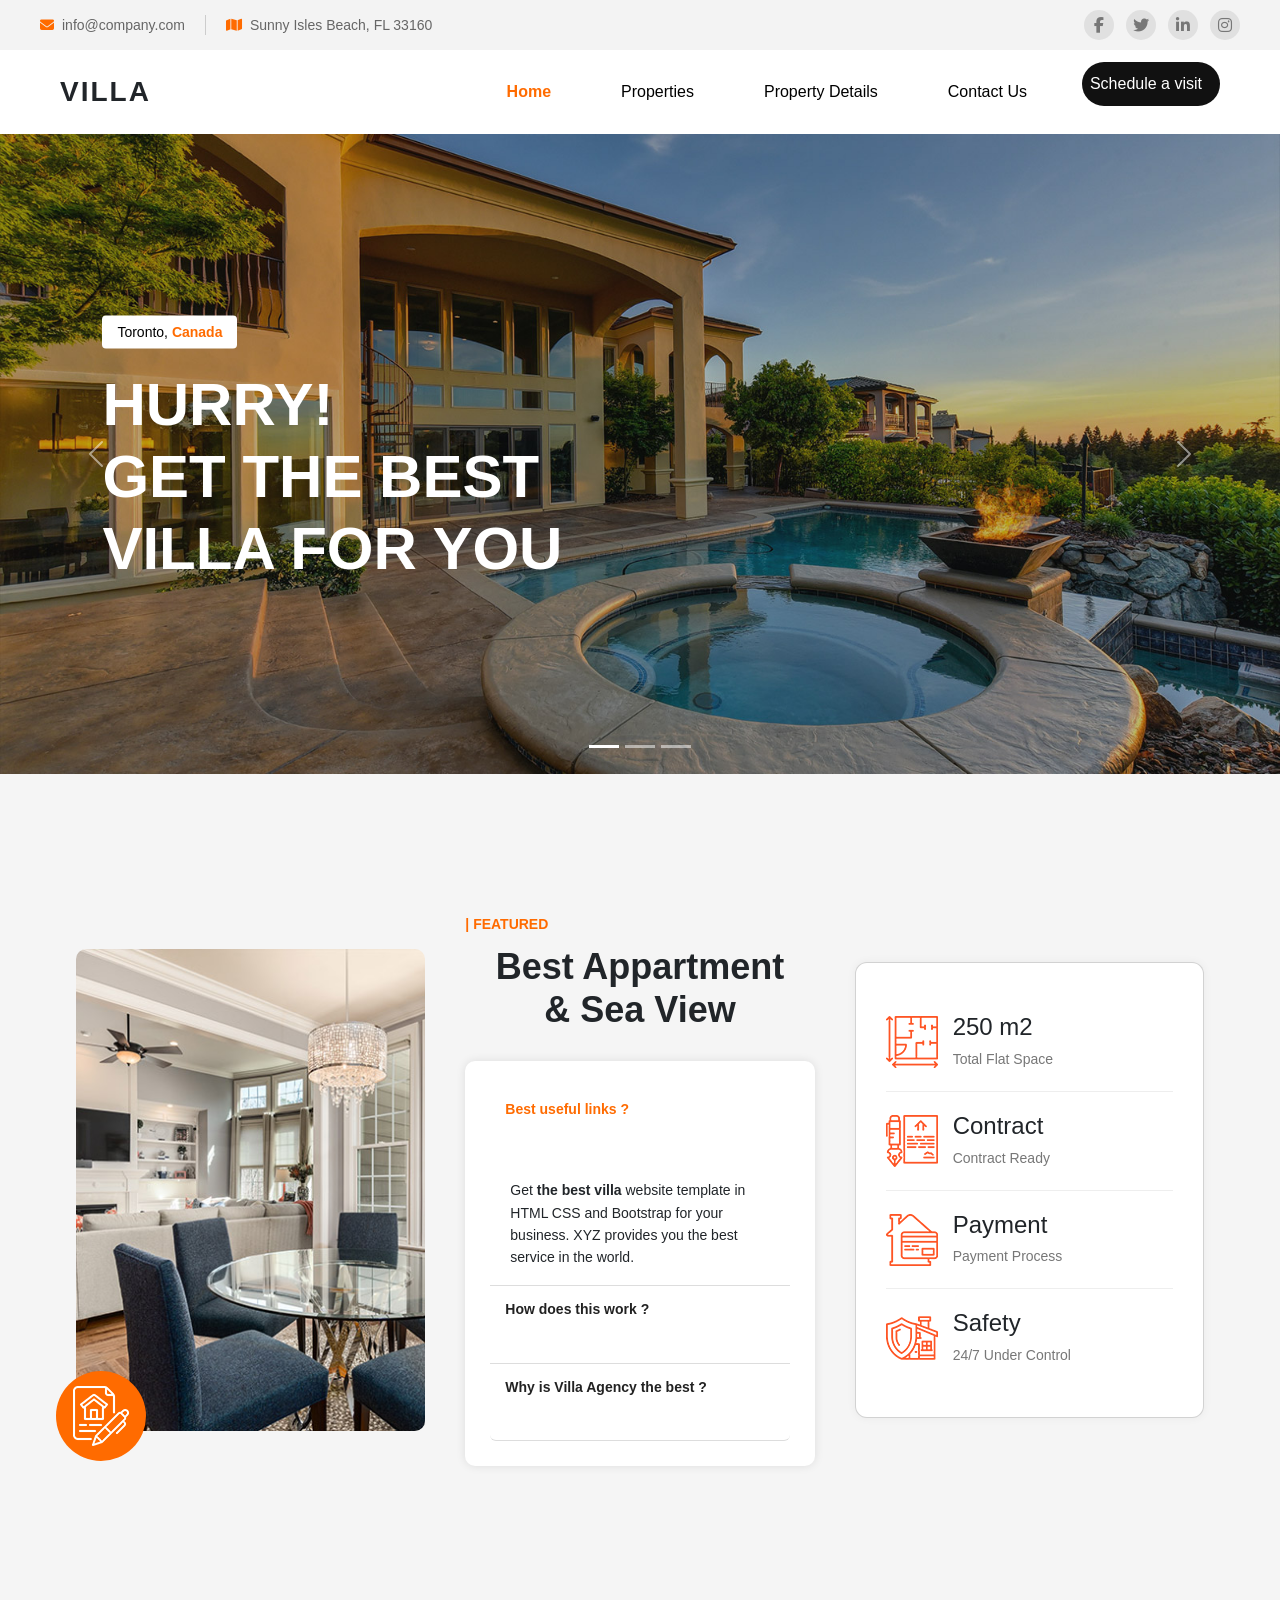
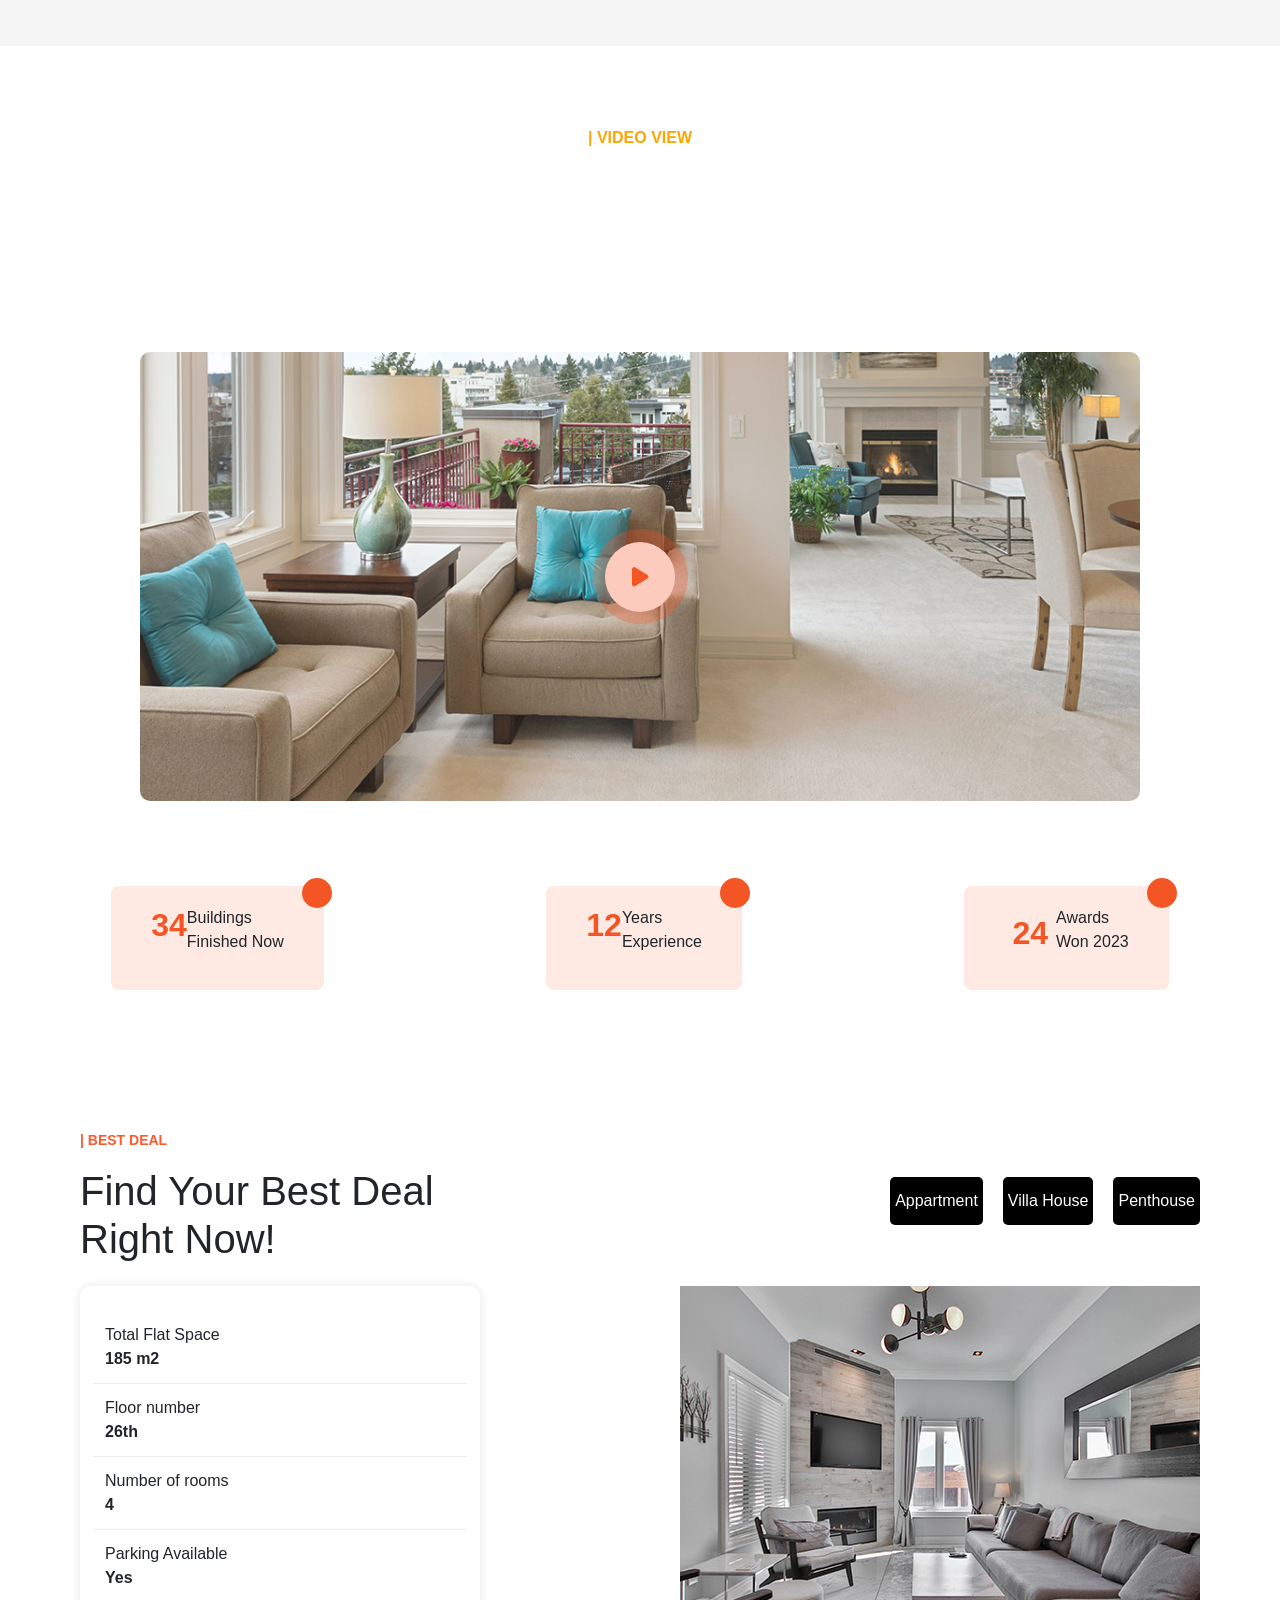
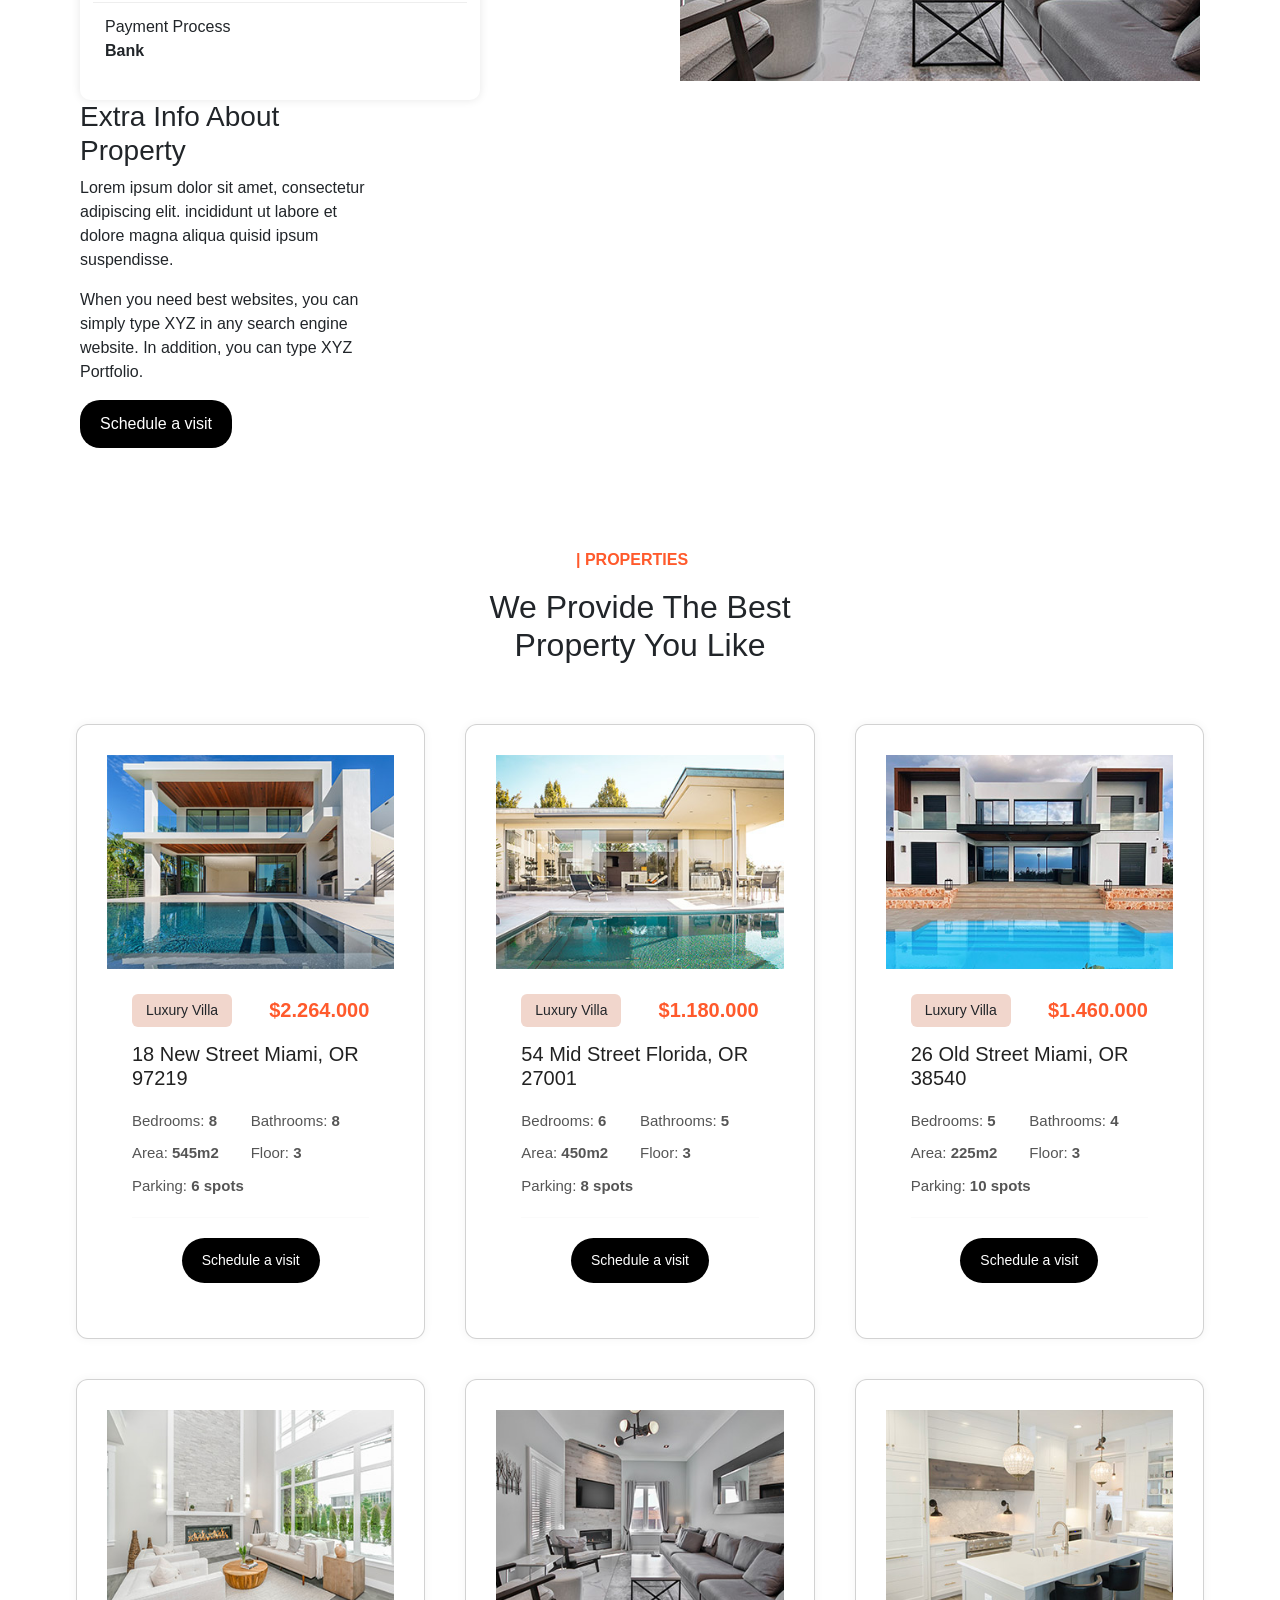
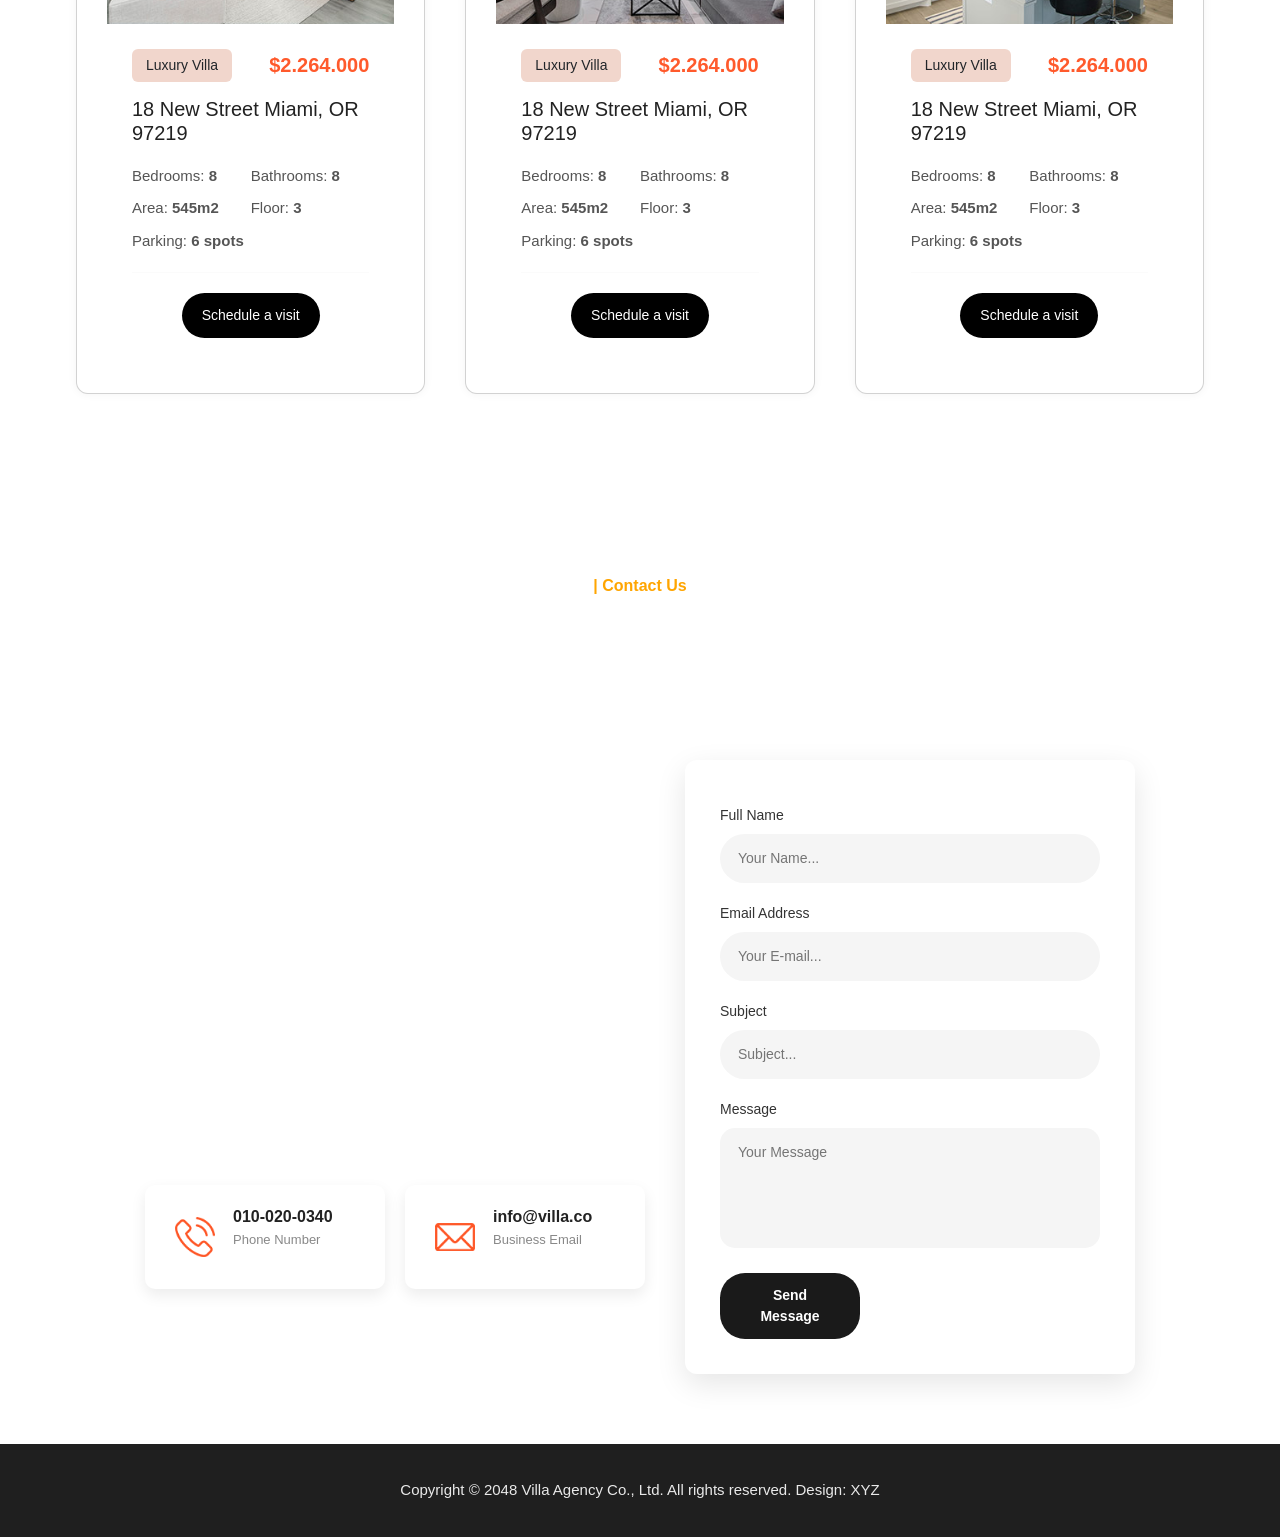
==== commit d7ae01d1: "Update index.html" ====
--- a/index.html
+++ b/index.html
@@ -229,7 +229,7 @@
           </div>
 
           <div class="item">
-            <img src="./Images/info-icon-03.png" alt="info-icon-03" />
+            <img src="images/info-icon-03.png" alt="info-icon-03" />
             <div>
               <h4>Payment</h4>
               <span>Payment Process</span>
@@ -237,7 +237,7 @@
           </div>
 
           <div class="item">
-            <img src="./Images/info-icon-04.png" alt="info-icon-04" />
+            <img src="images/info-icon-04.png" alt="info-icon-04" />
             <div>
               <h4>Safety</h4>
               <span>24/7 Under Control</span>
